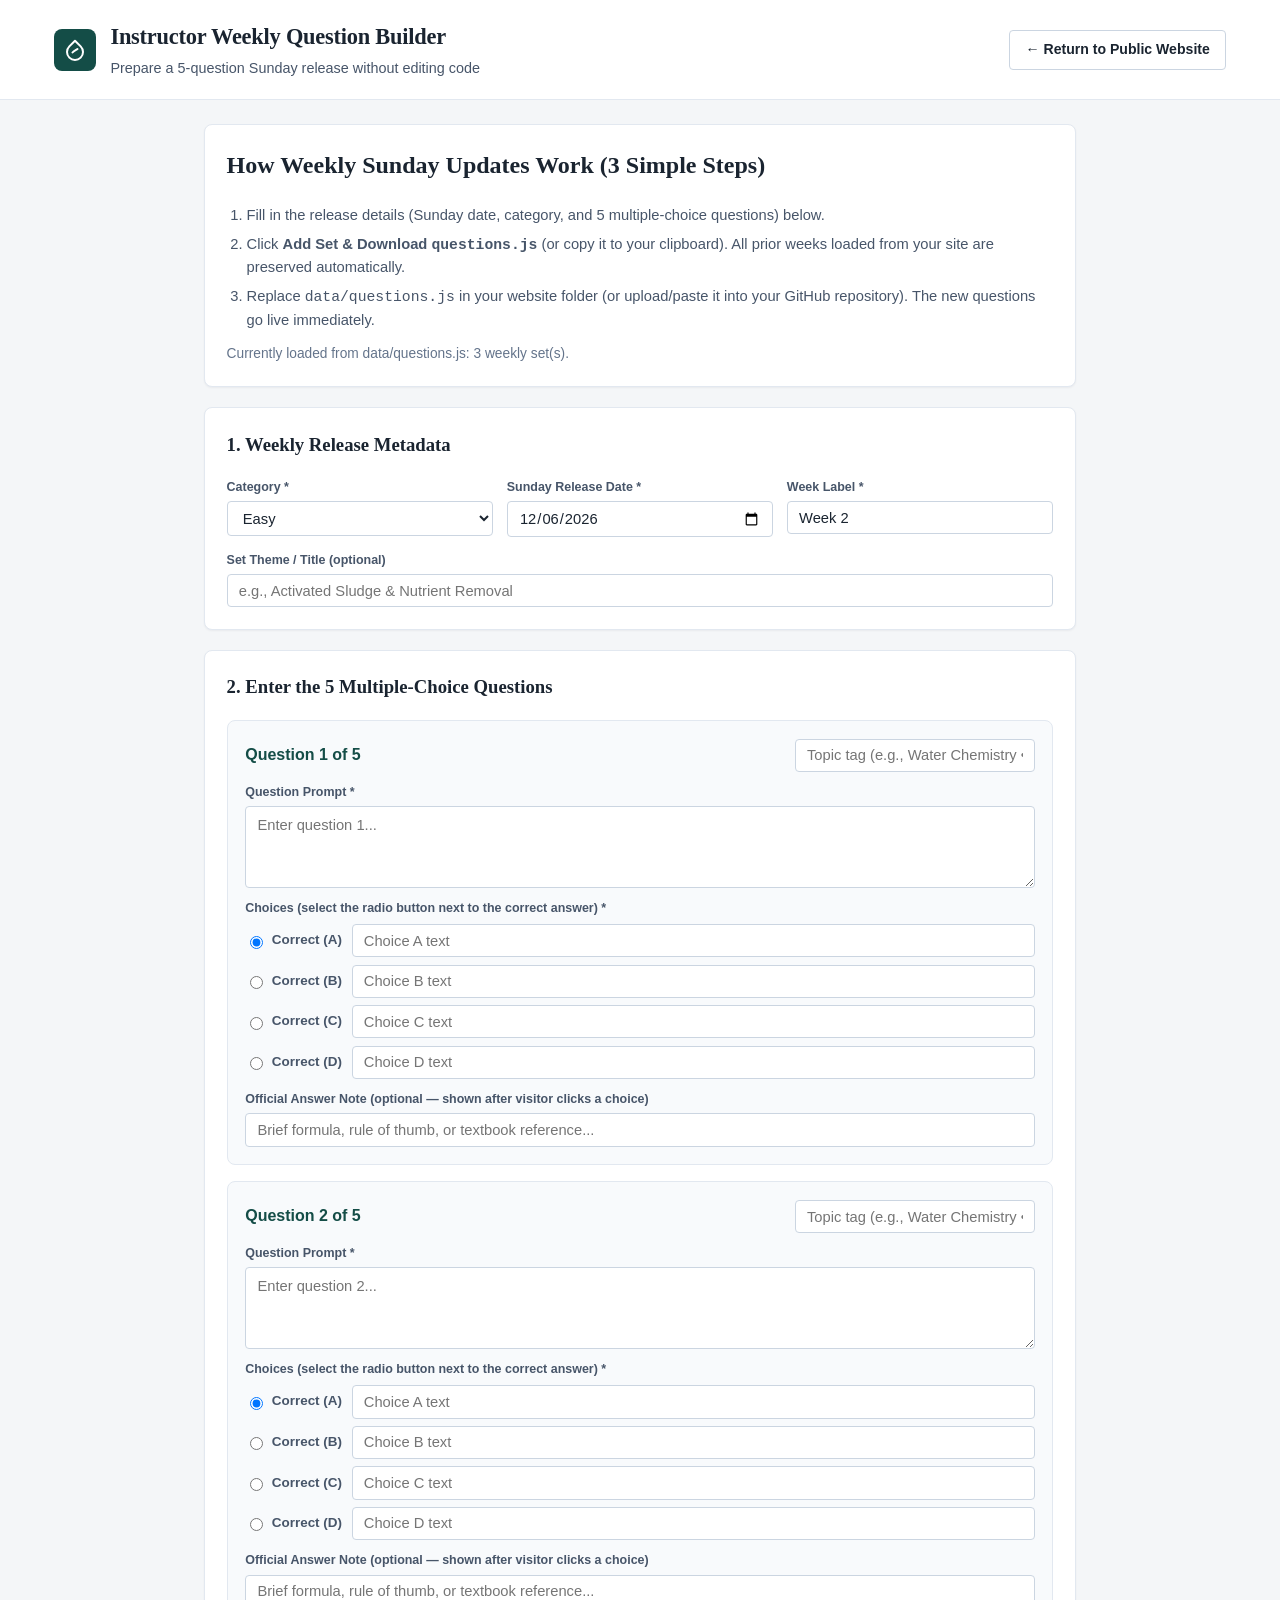
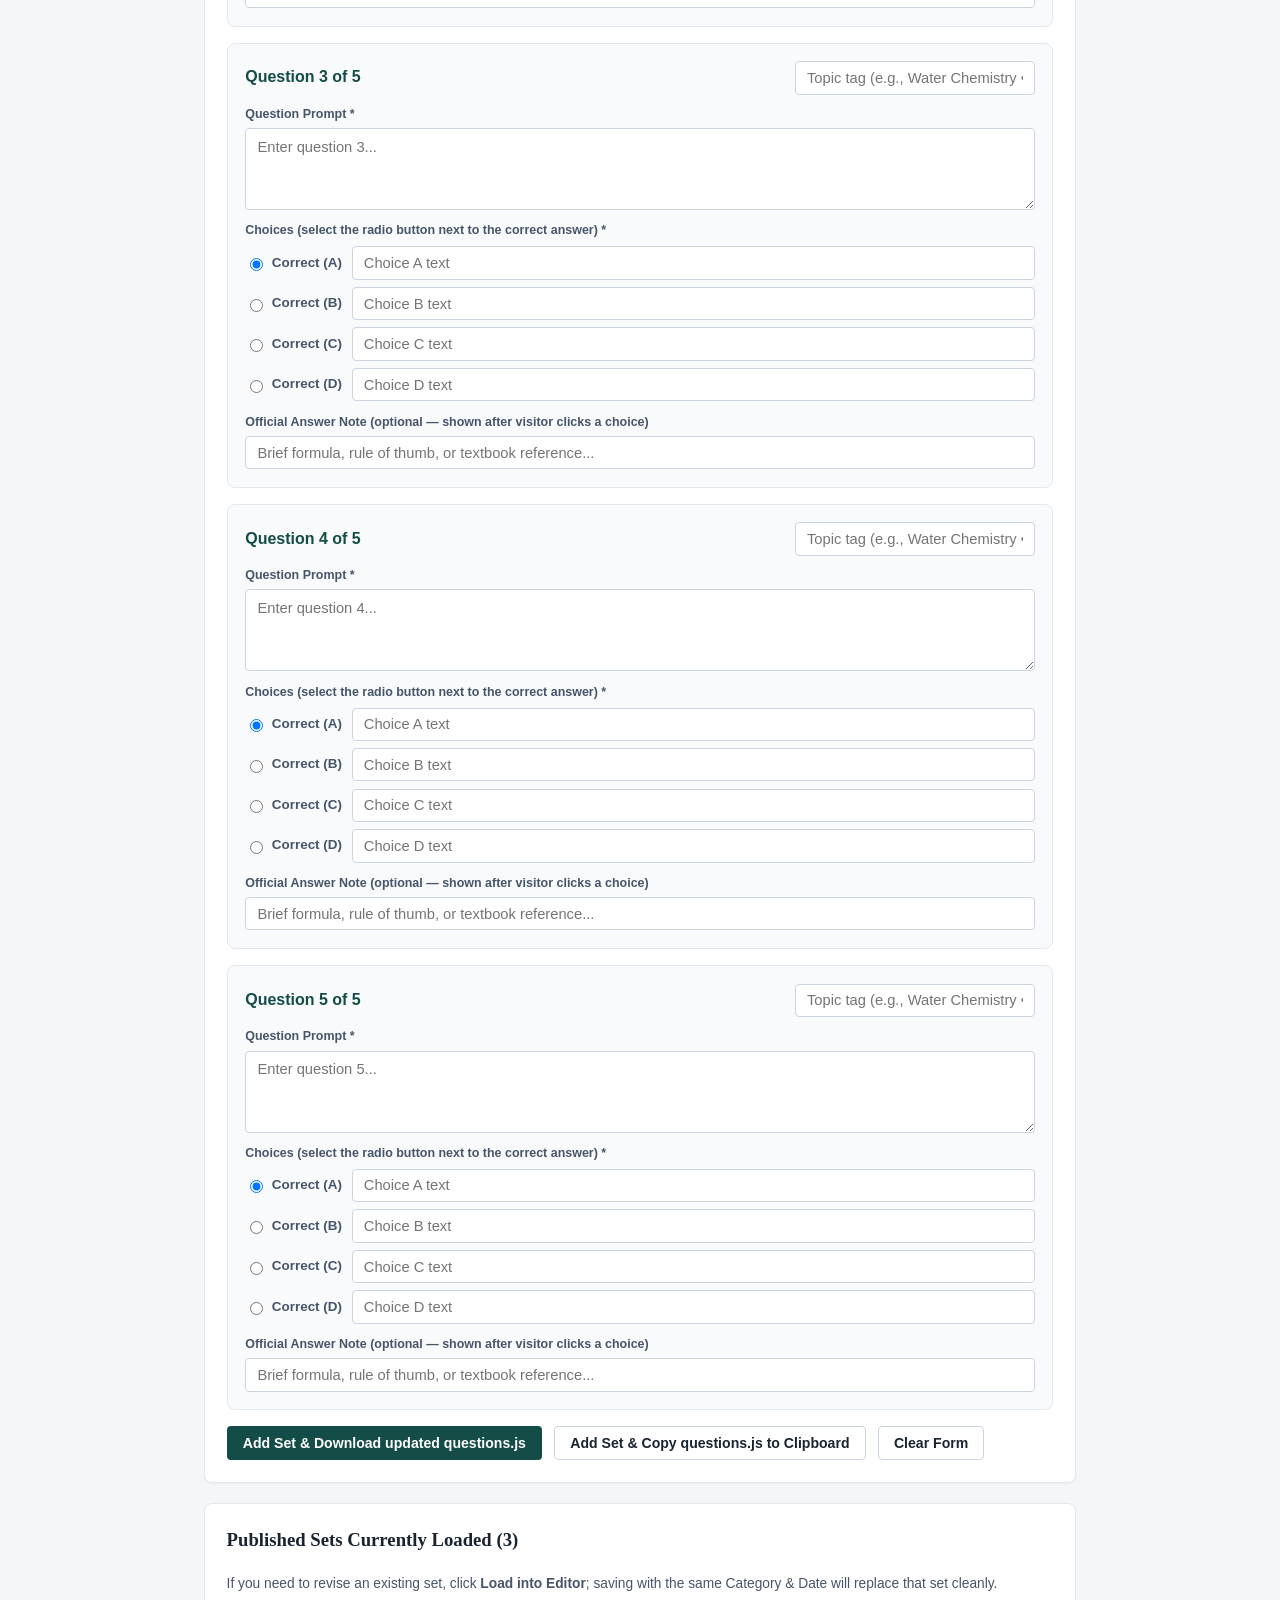
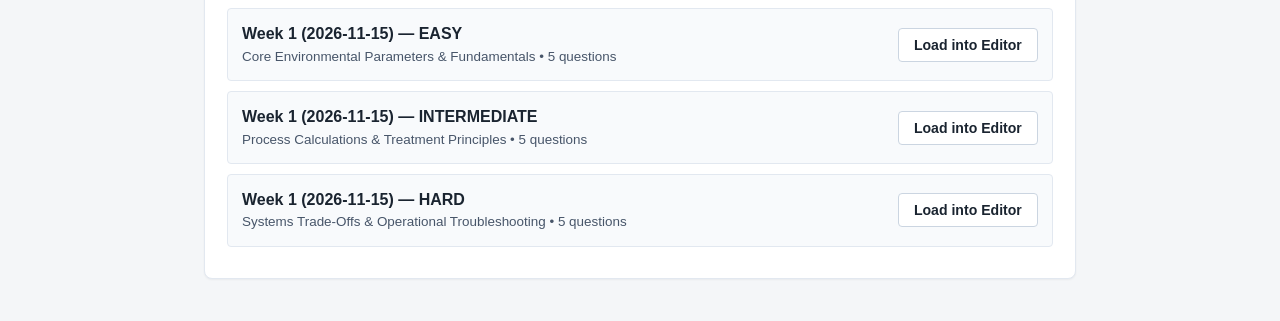
==== author.html @ cb270f10 "Add files via upload" ====
<!DOCTYPE html>
<html lang="en">
<head>
  <meta charset="UTF-8" />
  <meta name="viewport" content="width=device-width, initial-scale=1.0" />
  <title>Instructor Upload Tool — Environmental Engineering Weekly Review</title>
  <link rel="stylesheet" href="styles.css" />
</head>
<body>
  <header class="site-header">
    <div class="header-inner">
      <div class="brand-group">
        <div class="brand-mark" aria-hidden="true">
          <svg width="24" height="24" viewBox="0 0 24 24" fill="none" stroke="currentColor" stroke-width="2" stroke-linecap="round" stroke-linejoin="round">
            <path d="M12 2.69l5.66 5.66a8 8 0 1 1-11.31 0z"></path>
            <path d="M9.5 14.5c1.5-2 3.5-2.5 5-3.5"></path>
          </svg>
        </div>
        <div>
          <h1 class="site-title">Instructor Weekly Question Builder</h1>
          <p class="site-subtitle">Prepare a 5-question Sunday release without editing code</p>
        </div>
      </div>
      <div>
        <a href="index.html" class="btn btn-secondary">&larr; Return to Public Website</a>
      </div>
    </div>
  </header>

  <main class="author-container">
    <section class="card-box">
      <h2>How Weekly Sunday Updates Work (3 Simple Steps)</h2>
      <ol class="steps-list">
        <li>Fill in the release details (Sunday date, category, and 5 multiple-choice questions) below.</li>
        <li>Click <strong>Add Set &amp; Download <code>questions.js</code></strong> (or copy it to your clipboard). All prior weeks loaded from your site are preserved automatically.</li>
        <li>Replace <code>data/questions.js</code> in your website folder (or upload/paste it into your GitHub repository). The new questions go live immediately.</li>
      </ol>
      <p style="margin: 0.75rem 0 0; font-size: 0.86rem; color: var(--text-muted);" id="loaded-sets-summary"></p>
    </section>

    <form id="author-form">
      <section class="card-box">
        <h3>1. Weekly Release Metadata</h3>
        <div class="author-grid-3">
          <div class="form-field">
            <label for="meta-category">Category *</label>
            <select id="meta-category" class="form-select" required>
              <option value="easy">Easy</option>
              <option value="intermediate">Intermediate</option>
              <option value="hard">Hard / Thought-Provoking</option>
            </select>
          </div>
          <div class="form-field">
            <label for="meta-week-date">Sunday Release Date *</label>
            <input type="date" id="meta-week-date" class="form-input" required />
          </div>
          <div class="form-field">
            <label for="meta-week-label">Week Label *</label>
            <input type="text" id="meta-week-label" class="form-input" placeholder="e.g., Week 2" required />
          </div>
        </div>
        <div class="form-field" style="margin-top: 0.85rem;">
          <label for="meta-title">Set Theme / Title (optional)</label>
          <input type="text" id="meta-title" class="form-input" placeholder="e.g., Activated Sludge &amp; Nutrient Removal" />
        </div>
      </section>

      <section class="card-box">
        <h3>2. Enter the 5 Multiple-Choice Questions</h3>
        <div id="author-questions-list">
          <!-- 5 question editor blocks generated by author.js -->
        </div>

        <div style="display: flex; flex-wrap: wrap; gap: 0.75rem; margin-top: 1rem;">
          <button type="submit" class="btn btn-primary">
            Add Set &amp; Download updated questions.js
          </button>
          <button type="button" class="btn btn-secondary" id="copy-js-btn">
            Add Set &amp; Copy questions.js to Clipboard
          </button>
          <button type="button" class="btn btn-secondary" id="clear-form-btn">
            Clear Form
          </button>
        </div>

        <div id="author-feedback"></div>
      </section>
    </form>

    <section class="card-box">
      <h3>Published Sets Currently Loaded (<span id="published-count">0</span>)</h3>
      <p style="font-size: 0.86rem; color: var(--text-secondary); margin-top: 0;">
        If you need to revise an existing set, click <strong>Load into Editor</strong>; saving with the same Category &amp; Date will replace that set cleanly.
      </p>
      <div id="published-sets-list"></div>
    </section>
  </main>

  <script src="data/questions.js"></script>
  <script src="author.js"></script>
</body>
</html>
---- styles.css ----
:root {
  --bg-page: #f4f6f8;
  --bg-surface: #ffffff;
  --bg-subtle: #f8fafc;
  --bg-accent-soft: #ecf5f3;

  --text-primary: #1a2430;
  --text-secondary: #475569;
  --text-muted: #64748b;

  --brand-primary: #144d47;
  --brand-primary-hover: #0f3b36;
  --brand-border: #b7d3ce;

  --border-light: #e2e8f0;
  --border-medium: #cbd5e1;

  --correct-bg: #ecfdf5;
  --correct-border: #059669;
  --correct-text: #065f46;

  --incorrect-bg: #fef2f2;
  --incorrect-border: #dc2626;
  --incorrect-text: #991b1b;

  --warn-bg: #fffbeb;
  --warn-border: #d97706;
  --warn-text: #92400e;

  --radius-sm: 4px;
  --radius-md: 8px;
  --shadow-sm: 0 1px 2px rgba(15, 23, 42, 0.05);
  --shadow-md: 0 2px 8px rgba(15, 23, 42, 0.06);
}

*,
*::before,
*::after {
  box-sizing: border-box;
}

html {
  font-size: 16px;
  -webkit-font-smoothing: antialiased;
}

body {
  margin: 0;
  font-family: -apple-system, BlinkMacSystemFont, "Segoe UI", Roboto, "Helvetica Neue", Arial, sans-serif;
  color: var(--text-primary);
  background-color: var(--bg-page);
  line-height: 1.55;
}

a {
  color: var(--brand-primary);
  text-decoration: none;
}

a:hover {
  text-decoration: underline;
}

/* Header */
.site-header {
  background-color: var(--bg-surface);
  border-bottom: 1px solid var(--border-light);
}

.header-inner {
  max-width: 1220px;
  margin: 0 auto;
  padding: 1.25rem 1.5rem;
  display: flex;
  flex-wrap: wrap;
  align-items: center;
  justify-content: space-between;
  gap: 1rem;
}

.brand-group {
  display: flex;
  align-items: center;
  gap: 0.9rem;
}

.brand-mark {
  width: 42px;
  height: 42px;
  border-radius: var(--radius-md);
  background-color: var(--brand-primary);
  color: #ffffff;
  display: flex;
  align-items: center;
  justify-content: center;
  flex-shrink: 0;
}

.site-title {
  margin: 0;
  font-family: Georgia, "Times New Roman", serif;
  font-size: 1.4rem;
  font-weight: 700;
  color: var(--text-primary);
  letter-spacing: -0.01em;
}

.site-subtitle {
  margin: 0.15rem 0 0;
  font-size: 0.9rem;
  color: var(--text-secondary);
}

.schedule-pill {
  display: inline-flex;
  align-items: center;
  gap: 0.45rem;
  padding: 0.4rem 0.85rem;
  background-color: var(--bg-accent-soft);
  border: 1px solid var(--brand-border);
  border-radius: 999px;
  font-size: 0.82rem;
  font-weight: 600;
  color: var(--brand-primary);
}

/* Category Navigation Bar */
.category-bar {
  background-color: var(--bg-surface);
  border-bottom: 1px solid var(--border-light);
}

.category-bar-inner {
  max-width: 1220px;
  margin: 0 auto;
  padding: 0 1.5rem;
  display: flex;
  flex-wrap: wrap;
  align-items: center;
  justify-content: space-between;
  gap: 0.75rem;
}

.category-tabs {
  display: flex;
  gap: 0.25rem;
  overflow-x: auto;
}

.category-tab {
  appearance: none;
  background: none;
  border: none;
  border-bottom: 3px solid transparent;
  padding: 0.85rem 1.15rem;
  font-family: inherit;
  font-size: 0.95rem;
  font-weight: 600;
  color: var(--text-secondary);
  cursor: pointer;
  white-space: nowrap;
  transition: color 0.15s ease, border-color 0.15s ease;
}

.category-tab:hover {
  color: var(--brand-primary);
}

.category-tab.active {
  color: var(--brand-primary);
  border-bottom-color: var(--brand-primary);
}

.week-selector-wrap {
  display: flex;
  align-items: center;
  gap: 0.5rem;
  padding: 0.5rem 0;
}

.week-selector-wrap label {
  font-size: 0.85rem;
  font-weight: 600;
  color: var(--text-secondary);
}

.form-select,
.form-input,
.form-textarea {
  font-family: inherit;
  font-size: 0.92rem;
  color: var(--text-primary);
  background-color: var(--bg-surface);
  border: 1px solid var(--border-medium);
  border-radius: var(--radius-sm);
  padding: 0.48rem 0.7rem;
  transition: border-color 0.15s ease, box-shadow 0.15s ease;
}

.form-select:focus,
.form-input:focus,
.form-textarea:focus {
  outline: none;
  border-color: var(--brand-primary);
  box-shadow: 0 0 0 2px rgba(20, 77, 71, 0.12);
}

/* Main Layout */
.page-container {
  max-width: 1220px;
  margin: 0 auto;
  padding: 1.5rem;
}

.category-intro {
  background-color: var(--bg-surface);
  border: 1px solid var(--border-light);
  border-left: 4px solid var(--brand-primary);
  border-radius: var(--radius-sm);
  padding: 0.9rem 1.15rem;
  margin-bottom: 1.25rem;
  display: flex;
  flex-wrap: wrap;
  align-items: center;
  justify-content: space-between;
  gap: 0.75rem;
  box-shadow: var(--shadow-sm);
}

.category-intro-title {
  margin: 0;
  font-size: 1.05rem;
  font-weight: 700;
  color: var(--text-primary);
}

.category-intro-desc {
  margin: 0.2rem 0 0;
  font-size: 0.88rem;
  color: var(--text-secondary);
}

.workspace-grid {
  display: grid;
  grid-template-columns: minmax(0, 1.45fr) minmax(320px, 1fr);
  gap: 1.5rem;
  align-items: start;
}

/* Quiz Panel */
.quiz-status-bar {
  background-color: var(--bg-surface);
  border: 1px solid var(--border-light);
  border-radius: var(--radius-md);
  padding: 0.85rem 1.15rem;
  margin-bottom: 1rem;
  display: flex;
  flex-wrap: wrap;
  align-items: center;
  justify-content: space-between;
  gap: 0.75rem;
  box-shadow: var(--shadow-sm);
}

.quiz-metrics {
  display: flex;
  flex-wrap: wrap;
  gap: 1.25rem;
  font-size: 0.9rem;
}

.metric-item strong {
  color: var(--brand-primary);
}

.btn {
  appearance: none;
  display: inline-flex;
  align-items: center;
  justify-content: center;
  gap: 0.4rem;
  font-family: inherit;
  font-size: 0.88rem;
  font-weight: 600;
  padding: 0.5rem 0.95rem;
  border-radius: var(--radius-sm);
  border: 1px solid transparent;
  cursor: pointer;
  transition: background-color 0.15s ease, border-color 0.15s ease, color 0.15s ease;
}

.btn:disabled {
  opacity: 0.55;
  cursor: not-allowed;
}

.btn-primary {
  background-color: var(--brand-primary);
  color: #ffffff;
}

.btn-primary:hover:not(:disabled) {
  background-color: var(--brand-primary-hover);
}

.btn-secondary {
  background-color: var(--bg-surface);
  border-color: var(--border-medium);
  color: var(--text-primary);
}

.btn-secondary:hover:not(:disabled) {
  background-color: var(--bg-subtle);
  border-color: var(--text-muted);
}

.btn-link-subtle {
  background: none;
  border: none;
  padding: 0.2rem 0.4rem;
  color: var(--brand-primary);
  font-size: 0.84rem;
  font-weight: 600;
  cursor: pointer;
}

.btn-link-subtle:hover {
  text-decoration: underline;
}

/* Question Card */
.question-card {
  background-color: var(--bg-surface);
  border: 1px solid var(--border-light);
  border-radius: var(--radius-md);
  padding: 1.35rem;
  margin-bottom: 1rem;
  box-shadow: var(--shadow-sm);
}

.question-card.forum-focused {
  border-color: var(--brand-primary);
  box-shadow: 0 0 0 2px rgba(20, 77, 71, 0.1);
}

.question-header {
  display: flex;
  flex-wrap: wrap;
  align-items: center;
  justify-content: space-between;
  gap: 0.5rem;
  margin-bottom: 0.75rem;
}

.question-meta {
  display: flex;
  flex-wrap: wrap;
  align-items: center;
  gap: 0.5rem;
}

.question-number {
  font-size: 0.82rem;
  font-weight: 700;
  text-transform: uppercase;
  letter-spacing: 0.04em;
  color: var(--brand-primary);
  background-color: var(--bg-accent-soft);
  padding: 0.22rem 0.6rem;
  border-radius: var(--radius-sm);
}

.question-topic {
  font-size: 0.84rem;
  color: var(--text-muted);
  font-weight: 500;
}

.question-prompt {
  margin: 0 0 1rem;
  font-size: 1rem;
  line-height: 1.6;
  color: var(--text-primary);
  font-weight: 500;
}

.choices-list {
  display: flex;
  flex-direction: column;
  gap: 0.55rem;
}

.choice-btn {
  appearance: none;
  width: 100%;
  text-align: left;
  background-color: var(--bg-surface);
  border: 1px solid var(--border-medium);
  border-radius: var(--radius-sm);
  padding: 0.72rem 0.9rem;
  display: flex;
  align-items: flex-start;
  gap: 0.75rem;
  font-family: inherit;
  font-size: 0.94rem;
  line-height: 1.48;
  color: var(--text-primary);
  cursor: pointer;
  transition: background-color 0.12s ease, border-color 0.12s ease;
}

.choice-btn:hover:not(:disabled) {
  background-color: var(--bg-subtle);
  border-color: var(--brand-primary);
}

.choice-btn:disabled {
  cursor: default;
}

.choice-letter {
  flex-shrink: 0;
  width: 24px;
  height: 24px;
  border-radius: 50%;
  border: 1px solid var(--border-medium);
  background-color: var(--bg-subtle);
  display: inline-flex;
  align-items: center;
  justify-content: center;
  font-size: 0.8rem;
  font-weight: 700;
  color: var(--text-secondary);
  margin-top: 0.05rem;
}

.choice-text {
  flex: 1;
}

.choice-badge {
  font-size: 0.76rem;
  font-weight: 700;
  padding: 0.15rem 0.45rem;
  border-radius: var(--radius-sm);
  white-space: nowrap;
  align-self: center;
}

/* Answered States */
.choice-btn.is-correct {
  background-color: var(--correct-bg);
  border-color: var(--correct-border);
  color: var(--correct-text);
}

.choice-btn.is-correct .choice-letter {
  background-color: var(--correct-border);
  border-color: var(--correct-border);
  color: #ffffff;
}

.choice-btn.is-correct .choice-badge {
  background-color: #d1fae5;
  color: var(--correct-text);
}

.choice-btn.is-incorrect {
  background-color: var(--incorrect-bg);
  border-color: var(--incorrect-border);
  color: var(--incorrect-text);
}

.choice-btn.is-incorrect .choice-letter {
  background-color: var(--incorrect-border);
  border-color: var(--incorrect-border);
  color: #ffffff;
}

.choice-btn.is-incorrect .choice-badge {
  background-color: #fee2e2;
  color: var(--incorrect-text);
}

.choice-btn.is-dimmed {
  opacity: 0.72;
}

/* Answer Reveal Box */
.answer-feedback {
  margin-top: 0.9rem;
  padding: 0.85rem 1rem;
  border-radius: var(--radius-sm);
  background-color: var(--bg-subtle);
  border: 1px solid var(--border-light);
  border-left: 3px solid var(--brand-primary);
  font-size: 0.9rem;
}

.answer-feedback.correct-feedback {
  border-left-color: var(--correct-border);
}

.answer-feedback.incorrect-feedback {
  border-left-color: var(--incorrect-border);
}

.answer-feedback-header {
  display: flex;
  flex-wrap: wrap;
  justify-content: space-between;
  align-items: center;
  gap: 0.5rem;
  font-weight: 700;
  margin-bottom: 0.35rem;
}

.answer-note {
  margin: 0.25rem 0 0.45rem;
  color: var(--text-secondary);
}

.quiz-summary-card {
  background-color: var(--bg-surface);
  border: 1px solid var(--brand-border);
  border-radius: var(--radius-md);
  padding: 1.25rem;
  margin-top: 1rem;
  box-shadow: var(--shadow-sm);
}

.quiz-summary-card h3 {
  margin: 0 0 0.35rem;
  font-family: Georgia, "Times New Roman", serif;
  font-size: 1.15rem;
}

.quiz-summary-card p {
  margin: 0;
  color: var(--text-secondary);
  font-size: 0.93rem;
}

/* Side Forum Panel */
.forum-panel {
  background-color: var(--bg-surface);
  border: 1px solid var(--border-light);
  border-radius: var(--radius-md);
  box-shadow: var(--shadow-md);
  position: sticky;
  top: 1rem;
  overflow: hidden;
}

.forum-header {
  padding: 1rem 1.2rem;
  border-bottom: 1px solid var(--border-light);
  background-color: var(--bg-subtle);
}

.forum-title-row {
  display: flex;
  align-items: center;
  justify-content: space-between;
  gap: 0.5rem;
}

.forum-title {
  margin: 0;
  font-family: Georgia, "Times New Roman", serif;
  font-size: 1.1rem;
  color: var(--text-primary);
}

.forum-mode-badge {
  font-size: 0.74rem;
  font-weight: 600;
  padding: 0.18rem 0.55rem;
  border-radius: 999px;
  border: 1px solid var(--border-medium);
  background-color: var(--bg-surface);
  color: var(--text-secondary);
}

.forum-mode-badge.live {
  background-color: var(--correct-bg);
  border-color: var(--correct-border);
  color: var(--correct-text);
}

.forum-subtitle {
  margin: 0.25rem 0 0;
  font-size: 0.83rem;
  color: var(--text-secondary);
}

.forum-filter-bar {
  display: flex;
  flex-wrap: wrap;
  gap: 0.35rem;
  padding: 0.75rem 1.2rem;
  border-bottom: 1px solid var(--border-light);
  background-color: var(--bg-surface);
}

.filter-chip {
  appearance: none;
  background-color: var(--bg-subtle);
  border: 1px solid var(--border-light);
  border-radius: 999px;
  padding: 0.28rem 0.65rem;
  font-family: inherit;
  font-size: 0.8rem;
  font-weight: 600;
  color: var(--text-secondary);
  cursor: pointer;
}

.filter-chip:hover {
  border-color: var(--brand-primary);
  color: var(--brand-primary);
}

.filter-chip.active {
  background-color: var(--brand-primary);
  border-color: var(--brand-primary);
  color: #ffffff;
}

.forum-body {
  padding: 1rem 1.2rem;
}

.forum-notice {
  background-color: var(--warn-bg);
  border: 1px solid #fde68a;
  color: var(--warn-text);
  font-size: 0.8rem;
  padding: 0.55rem 0.75rem;
  border-radius: var(--radius-sm);
  margin-bottom: 0.9rem;
}

.forum-form {
  display: flex;
  flex-direction: column;
  gap: 0.65rem;
  padding-bottom: 1rem;
  margin-bottom: 1rem;
  border-bottom: 1px solid var(--border-light);
}

.forum-form-row {
  display: grid;
  grid-template-columns: 1fr 1fr;
  gap: 0.55rem;
}

.form-field {
  display: flex;
  flex-direction: column;
  gap: 0.25rem;
}

.form-field label {
  font-size: 0.78rem;
  font-weight: 600;
  color: var(--text-secondary);
}

.form-textarea {
  resize: vertical;
  min-height: 82px;
  line-height: 1.45;
}

.forum-form-actions {
  display: flex;
  align-items: center;
  justify-content: space-between;
  gap: 0.5rem;
}

.form-status-msg {
  font-size: 0.8rem;
  color: var(--text-secondary);
}

.forum-posts-list {
  display: flex;
  flex-direction: column;
  gap: 0.75rem;
  max-height: 520px;
  overflow-y: auto;
  padding-right: 0.2rem;
}

.forum-post {
  border: 1px solid var(--border-light);
  border-radius: var(--radius-sm);
  padding: 0.8rem 0.9rem;
  background-color: var(--bg-subtle);
}

.forum-post-header {
  display: flex;
  flex-wrap: wrap;
  align-items: center;
  justify-content: space-between;
  gap: 0.35rem;
  margin-bottom: 0.4rem;
}

.forum-post-author {
  font-weight: 700;
  font-size: 0.88rem;
  color: var(--text-primary);
}

.forum-post-role {
  font-size: 0.75rem;
  color: var(--text-muted);
  margin-left: 0.35rem;
  font-weight: 500;
}

.forum-post-qbadge {
  font-size: 0.74rem;
  font-weight: 700;
  color: var(--brand-primary);
  background-color: var(--bg-accent-soft);
  padding: 0.12rem 0.45rem;
  border-radius: var(--radius-sm);
}

.forum-post-text {
  margin: 0 0 0.55rem;
  font-size: 0.89rem;
  color: var(--text-primary);
  white-space: pre-wrap;
  word-break: break-word;
  line-height: 1.5;
}

.forum-post-footer {
  display: flex;
  align-items: center;
  justify-content: space-between;
  font-size: 0.76rem;
  color: var(--text-muted);
}

.helpful-btn {
  appearance: none;
  background-color: var(--bg-surface);
  border: 1px solid var(--border-medium);
  border-radius: var(--radius-sm);
  padding: 0.2rem 0.55rem;
  font-family: inherit;
  font-size: 0.76rem;
  font-weight: 600;
  color: var(--text-secondary);
  cursor: pointer;
}

.helpful-btn:hover:not(:disabled) {
  border-color: var(--brand-primary);
  color: var(--brand-primary);
}

.helpful-btn.voted {
  background-color: var(--bg-accent-soft);
  border-color: var(--brand-primary);
  color: var(--brand-primary);
}

.empty-state {
  text-align: center;
  padding: 1.5rem 1rem;
  color: var(--text-muted);
  font-size: 0.9rem;
  border: 1px dashed var(--border-medium);
  border-radius: var(--radius-sm);
}

/* Footer */
.site-footer {
  max-width: 1220px;
  margin: 1rem auto 2rem;
  padding: 1rem 1.5rem 0;
  border-top: 1px solid var(--border-light);
  display: flex;
  flex-wrap: wrap;
  align-items: center;
  justify-content: space-between;
  gap: 0.75rem;
  font-size: 0.84rem;
  color: var(--text-muted);
}

.footer-links {
  display: flex;
  gap: 1rem;
  align-items: center;
}

/* Author / Upload Tool Specific Styles */
.author-container {
  max-width: 920px;
  margin: 0 auto;
  padding: 1.5rem;
}

.card-box {
  background-color: var(--bg-surface);
  border: 1px solid var(--border-light);
  border-radius: var(--radius-md);
  padding: 1.35rem;
  margin-bottom: 1.25rem;
  box-shadow: var(--shadow-sm);
}

.card-box h2,
.card-box h3 {
  margin-top: 0;
  font-family: Georgia, "Times New Roman", serif;
}

.author-grid-3 {
  display: grid;
  grid-template-columns: repeat(3, 1fr);
  gap: 0.85rem;
}

.author-q-block {
  border: 1px solid var(--border-light);
  border-radius: var(--radius-md);
  padding: 1.1rem;
  margin-bottom: 1rem;
  background-color: var(--bg-subtle);
}

.author-choice-row {
  display: grid;
  grid-template-columns: auto 1fr;
  align-items: center;
  gap: 0.6rem;
  margin-bottom: 0.45rem;
}

.radio-label {
  display: inline-flex;
  align-items: center;
  gap: 0.35rem;
  font-size: 0.84rem;
  font-weight: 600;
  color: var(--text-secondary);
  cursor: pointer;
  min-width: 90px;
}

.steps-list {
  margin: 0.5rem 0 0;
  padding-left: 1.25rem;
  color: var(--text-secondary);
  font-size: 0.92rem;
}

.steps-list li {
  margin-bottom: 0.35rem;
}

.alert-box {
  padding: 0.75rem 1rem;
  border-radius: var(--radius-sm);
  font-size: 0.88rem;
  margin-top: 0.75rem;
}

.alert-success {
  background-color: var(--correct-bg);
  border: 1px solid var(--correct-border);
  color: var(--correct-text);
}

.alert-error {
  background-color: var(--incorrect-bg);
  border: 1px solid var(--incorrect-border);
  color: var(--incorrect-text);
}

/* Responsive */
@media (max-width: 960px) {
  .workspace-grid {
    grid-template-columns: 1fr;
  }

  .forum-panel {
    position: static;
  }
}

@media (max-width: 640px) {
  .header-inner,
  .category-bar-inner,
  .page-container,
  .author-container {
    padding-left: 1rem;
    padding-right: 1rem;
  }

  .forum-form-row,
  .author-grid-3 {
    grid-template-columns: 1fr;
  }
}
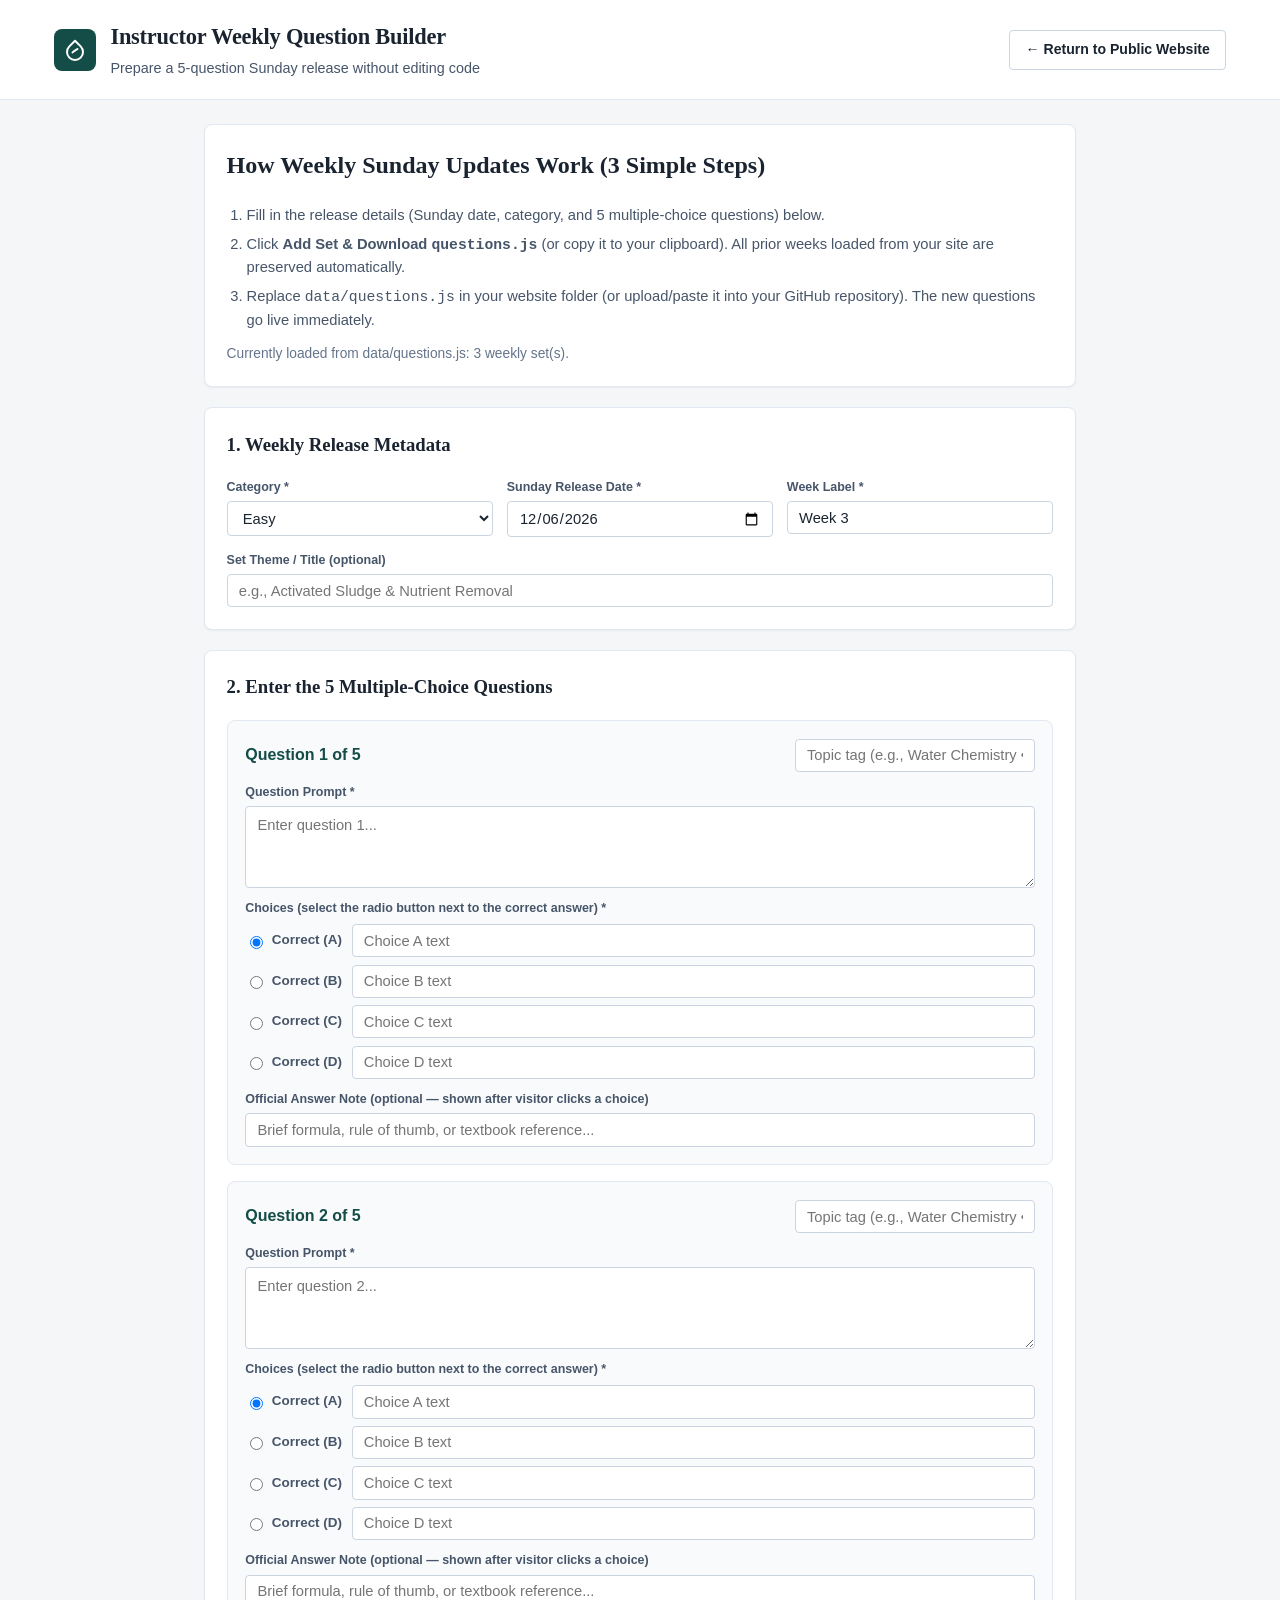
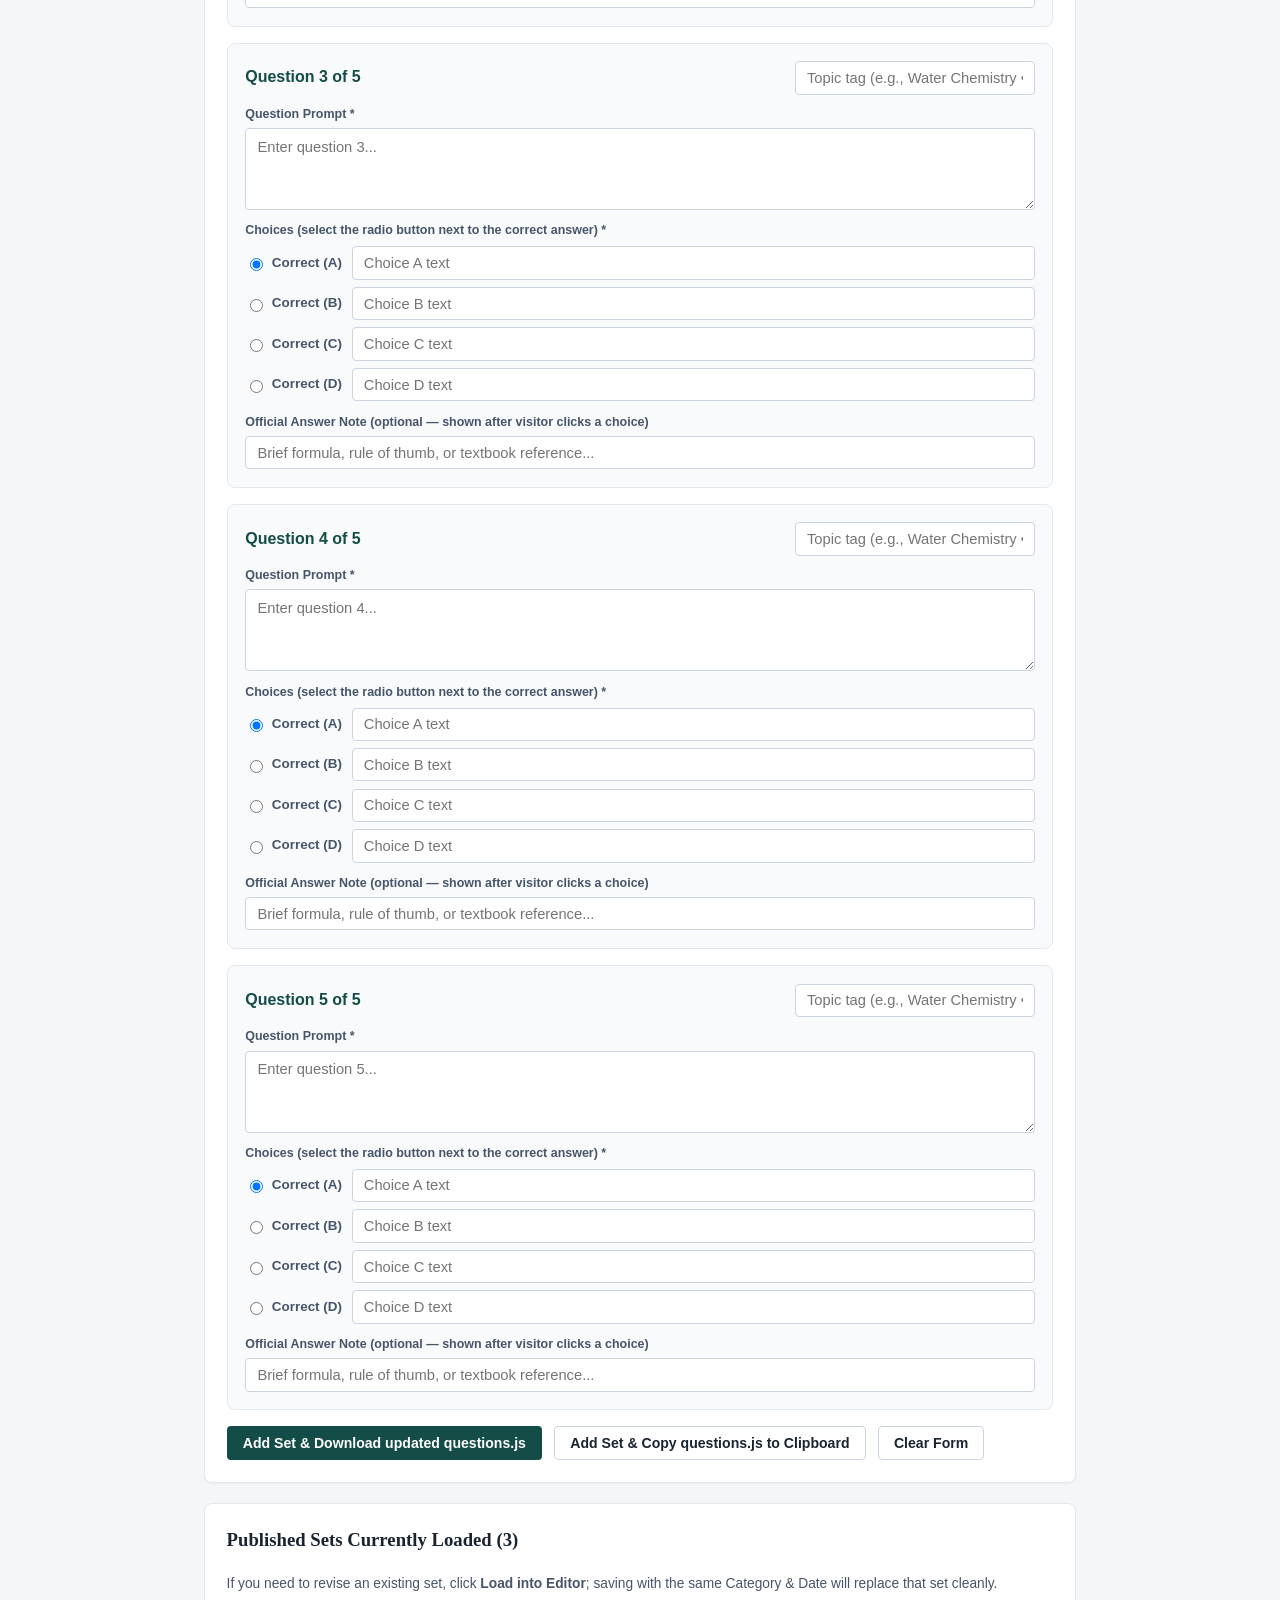
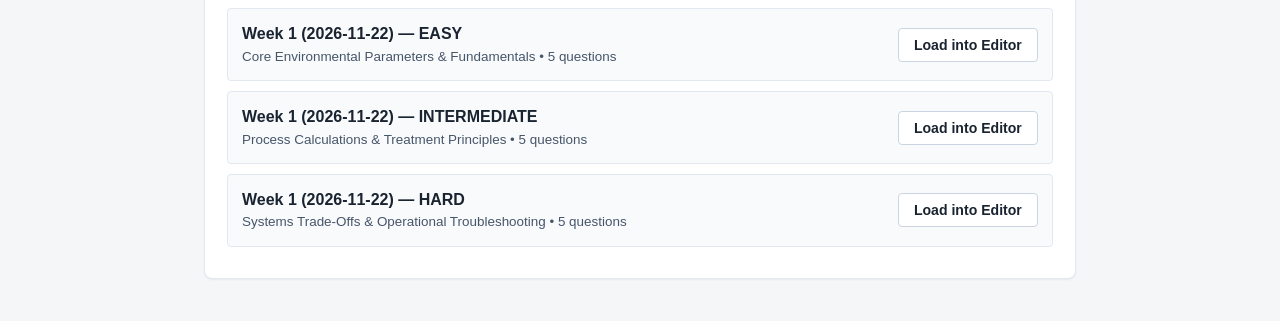
==== commit 730b91d8: "Add files via upload" ====
--- a/author.html
+++ b/author.html
@@ -4,7 +4,7 @@
   <meta charset="UTF-8" />
   <meta name="viewport" content="width=device-width, initial-scale=1.0" />
   <title>Instructor Upload Tool — Environmental Engineering Weekly Review</title>
-  <link rel="stylesheet" href="styles.css" />
+  <link rel="stylesheet" href="author.css" />
 </head>
 <body>
   <header class="site-header">
@@ -96,7 +96,8 @@
     </section>
   </main>
 
-  <script src="data/questions.js"></script>
-  <script src="author.js"></script>
+  <script src="config.js?v=5"></script>
+  <script src="data/questions.js?v=5"></script>
+  <script src="author.js?v=5"></script>
 </body>
 </html>
--- a/author.css
+++ b/author.css
@@ -0,0 +1,916 @@
+:root {
+  --bg-page: #f4f6f8;
+  --bg-surface: #ffffff;
+  --bg-subtle: #f8fafc;
+  --bg-accent-soft: #ecf5f3;
+
+  --text-primary: #1a2430;
+  --text-secondary: #475569;
+  --text-muted: #64748b;
+
+  --brand-primary: #144d47;
+  --brand-primary-hover: #0f3b36;
+  --brand-border: #b7d3ce;
+
+  --border-light: #e2e8f0;
+  --border-medium: #cbd5e1;
+
+  --correct-bg: #ecfdf5;
+  --correct-border: #059669;
+  --correct-text: #065f46;
+
+  --incorrect-bg: #fef2f2;
+  --incorrect-border: #dc2626;
+  --incorrect-text: #991b1b;
+
+  --warn-bg: #fffbeb;
+  --warn-border: #d97706;
+  --warn-text: #92400e;
+
+  --radius-sm: 4px;
+  --radius-md: 8px;
+  --shadow-sm: 0 1px 2px rgba(15, 23, 42, 0.05);
+  --shadow-md: 0 2px 8px rgba(15, 23, 42, 0.06);
+}
+
+*,
+*::before,
+*::after {
+  box-sizing: border-box;
+}
+
+html {
+  font-size: 16px;
+  -webkit-font-smoothing: antialiased;
+}
+
+body {
+  margin: 0;
+  font-family: -apple-system, BlinkMacSystemFont, "Segoe UI", Roboto, "Helvetica Neue", Arial, sans-serif;
+  color: var(--text-primary);
+  background-color: var(--bg-page);
+  line-height: 1.55;
+}
+
+a {
+  color: var(--brand-primary);
+  text-decoration: none;
+}
+
+a:hover {
+  text-decoration: underline;
+}
+
+/* Header */
+.site-header {
+  background-color: var(--bg-surface);
+  border-bottom: 1px solid var(--border-light);
+}
+
+.header-inner {
+  max-width: 1220px;
+  margin: 0 auto;
+  padding: 1.25rem 1.5rem;
+  display: flex;
+  flex-wrap: wrap;
+  align-items: center;
+  justify-content: space-between;
+  gap: 1rem;
+}
+
+.brand-group {
+  display: flex;
+  align-items: center;
+  gap: 0.9rem;
+}
+
+.brand-mark {
+  width: 42px;
+  height: 42px;
+  border-radius: var(--radius-md);
+  background-color: var(--brand-primary);
+  color: #ffffff;
+  display: flex;
+  align-items: center;
+  justify-content: center;
+  flex-shrink: 0;
+}
+
+.site-title {
+  margin: 0;
+  font-family: Georgia, "Times New Roman", serif;
+  font-size: 1.4rem;
+  font-weight: 700;
+  color: var(--text-primary);
+  letter-spacing: -0.01em;
+}
+
+.site-subtitle {
+  margin: 0.15rem 0 0;
+  font-size: 0.9rem;
+  color: var(--text-secondary);
+}
+
+.schedule-pill {
+  display: inline-flex;
+  align-items: center;
+  gap: 0.45rem;
+  padding: 0.4rem 0.85rem;
+  background-color: var(--bg-accent-soft);
+  border: 1px solid var(--brand-border);
+  border-radius: 999px;
+  font-size: 0.82rem;
+  font-weight: 600;
+  color: var(--brand-primary);
+}
+
+/* Category Navigation Bar */
+.category-bar {
+  background-color: var(--bg-surface);
+  border-bottom: 1px solid var(--border-light);
+}
+
+.category-bar-inner {
+  max-width: 1220px;
+  margin: 0 auto;
+  padding: 0 1.5rem;
+  display: flex;
+  flex-wrap: wrap;
+  align-items: center;
+  justify-content: space-between;
+  gap: 0.75rem;
+}
+
+.category-tabs {
+  display: flex;
+  gap: 0.25rem;
+  overflow-x: auto;
+}
+
+.category-tab {
+  appearance: none;
+  background: none;
+  border: none;
+  border-bottom: 3px solid transparent;
+  padding: 0.85rem 1.15rem;
+  font-family: inherit;
+  font-size: 0.95rem;
+  font-weight: 600;
+  color: var(--text-secondary);
+  cursor: pointer;
+  white-space: nowrap;
+  transition: color 0.15s ease, border-color 0.15s ease;
+}
+
+.category-tab:hover {
+  color: var(--brand-primary);
+}
+
+.category-tab.active {
+  color: var(--brand-primary);
+  border-bottom-color: var(--brand-primary);
+}
+
+.week-selector-wrap {
+  display: flex;
+  align-items: center;
+  gap: 0.5rem;
+  padding: 0.5rem 0;
+}
+
+.week-selector-wrap label {
+  font-size: 0.85rem;
+  font-weight: 600;
+  color: var(--text-secondary);
+}
+
+.form-select,
+.form-input,
+.form-textarea {
+  font-family: inherit;
+  font-size: 0.92rem;
+  color: var(--text-primary);
+  background-color: var(--bg-surface);
+  border: 1px solid var(--border-medium);
+  border-radius: var(--radius-sm);
+  padding: 0.48rem 0.7rem;
+  transition: border-color 0.15s ease, box-shadow 0.15s ease;
+}
+
+.form-select:focus,
+.form-input:focus,
+.form-textarea:focus {
+  outline: none;
+  border-color: var(--brand-primary);
+  box-shadow: 0 0 0 2px rgba(20, 77, 71, 0.12);
+}
+
+/* Main Layout */
+.page-container {
+  max-width: 1220px;
+  margin: 0 auto;
+  padding: 1.5rem;
+}
+
+.category-intro {
+  background-color: var(--bg-surface);
+  border: 1px solid var(--border-light);
+  border-left: 4px solid var(--brand-primary);
+  border-radius: var(--radius-sm);
+  padding: 0.9rem 1.15rem;
+  margin-bottom: 1.25rem;
+  display: flex;
+  flex-wrap: wrap;
+  align-items: center;
+  justify-content: space-between;
+  gap: 0.75rem;
+  box-shadow: var(--shadow-sm);
+}
+
+.category-intro-title {
+  margin: 0;
+  font-size: 1.05rem;
+  font-weight: 700;
+  color: var(--text-primary);
+}
+
+.category-intro-desc {
+  margin: 0.2rem 0 0;
+  font-size: 0.88rem;
+  color: var(--text-secondary);
+}
+
+.workspace-grid {
+  display: grid;
+  grid-template-columns: minmax(0, 1.45fr) minmax(320px, 1fr);
+  gap: 1.5rem;
+  align-items: start;
+}
+
+/* Quiz Panel */
+.quiz-status-bar {
+  background-color: var(--bg-surface);
+  border: 1px solid var(--border-light);
+  border-radius: var(--radius-md);
+  padding: 0.85rem 1.15rem;
+  margin-bottom: 1rem;
+  display: flex;
+  flex-wrap: wrap;
+  align-items: center;
+  justify-content: space-between;
+  gap: 0.75rem;
+  box-shadow: var(--shadow-sm);
+}
+
+.quiz-metrics {
+  display: flex;
+  flex-wrap: wrap;
+  gap: 1.25rem;
+  font-size: 0.9rem;
+}
+
+.metric-item strong {
+  color: var(--brand-primary);
+}
+
+.btn {
+  appearance: none;
+  display: inline-flex;
+  align-items: center;
+  justify-content: center;
+  gap: 0.4rem;
+  font-family: inherit;
+  font-size: 0.88rem;
+  font-weight: 600;
+  padding: 0.5rem 0.95rem;
+  border-radius: var(--radius-sm);
+  border: 1px solid transparent;
+  cursor: pointer;
+  transition: background-color 0.15s ease, border-color 0.15s ease, color 0.15s ease;
+}
+
+.btn:disabled {
+  opacity: 0.55;
+  cursor: not-allowed;
+}
+
+.btn-primary {
+  background-color: var(--brand-primary);
+  color: #ffffff;
+}
+
+.btn-primary:hover:not(:disabled) {
+  background-color: var(--brand-primary-hover);
+}
+
+.btn-secondary {
+  background-color: var(--bg-surface);
+  border-color: var(--border-medium);
+  color: var(--text-primary);
+}
+
+.btn-secondary:hover:not(:disabled) {
+  background-color: var(--bg-subtle);
+  border-color: var(--text-muted);
+}
+
+.btn-link-subtle {
+  background: none;
+  border: none;
+  padding: 0.2rem 0.4rem;
+  color: var(--brand-primary);
+  font-size: 0.84rem;
+  font-weight: 600;
+  cursor: pointer;
+}
+
+.btn-link-subtle:hover {
+  text-decoration: underline;
+}
+
+/* Question Card */
+.question-card {
+  background-color: var(--bg-surface);
+  border: 1px solid var(--border-light);
+  border-radius: var(--radius-md);
+  padding: 1.35rem;
+  margin-bottom: 1rem;
+  box-shadow: var(--shadow-sm);
+}
+
+.question-card.forum-focused {
+  border-color: var(--brand-primary);
+  box-shadow: 0 0 0 2px rgba(20, 77, 71, 0.1);
+}
+
+.question-header {
+  display: flex;
+  flex-wrap: wrap;
+  align-items: center;
+  justify-content: space-between;
+  gap: 0.5rem;
+  margin-bottom: 0.75rem;
+}
+
+.question-meta {
+  display: flex;
+  flex-wrap: wrap;
+  align-items: center;
+  gap: 0.5rem;
+}
+
+.question-number {
+  font-size: 0.82rem;
+  font-weight: 700;
+  text-transform: uppercase;
+  letter-spacing: 0.04em;
+  color: var(--brand-primary);
+  background-color: var(--bg-accent-soft);
+  padding: 0.22rem 0.6rem;
+  border-radius: var(--radius-sm);
+}
+
+.question-topic {
+  font-size: 0.84rem;
+  color: var(--text-muted);
+  font-weight: 500;
+}
+
+.question-prompt {
+  margin: 0 0 1rem;
+  font-size: 1rem;
+  line-height: 1.6;
+  color: var(--text-primary);
+  font-weight: 500;
+}
+
+.choices-list {
+  display: flex;
+  flex-direction: column;
+  gap: 0.55rem;
+}
+
+.choice-btn {
+  appearance: none;
+  width: 100%;
+  text-align: left;
+  background-color: var(--bg-surface);
+  border: 1px solid var(--border-medium);
+  border-radius: var(--radius-sm);
+  padding: 0.72rem 0.9rem;
+  display: flex;
+  align-items: flex-start;
+  gap: 0.75rem;
+  font-family: inherit;
+  font-size: 0.94rem;
+  line-height: 1.48;
+  color: var(--text-primary);
+  cursor: pointer;
+  transition: background-color 0.12s ease, border-color 0.12s ease;
+}
+
+.choice-btn:hover:not(:disabled) {
+  background-color: var(--bg-subtle);
+  border-color: var(--brand-primary);
+}
+
+.choice-btn:disabled {
+  cursor: default;
+}
+
+.choice-letter {
+  flex-shrink: 0;
+  width: 24px;
+  height: 24px;
+  border-radius: 50%;
+  border: 1px solid var(--border-medium);
+  background-color: var(--bg-subtle);
+  display: inline-flex;
+  align-items: center;
+  justify-content: center;
+  font-size: 0.8rem;
+  font-weight: 700;
+  color: var(--text-secondary);
+  margin-top: 0.05rem;
+}
+
+.choice-text {
+  flex: 1;
+}
+
+.choice-badge {
+  font-size: 0.76rem;
+  font-weight: 700;
+  padding: 0.15rem 0.45rem;
+  border-radius: var(--radius-sm);
+  white-space: nowrap;
+  align-self: center;
+}
+
+/* Answered States */
+.choice-btn.is-correct {
+  background-color: var(--correct-bg);
+  border-color: var(--correct-border);
+  color: var(--correct-text);
+}
+
+.choice-btn.is-correct .choice-letter {
+  background-color: var(--correct-border);
+  border-color: var(--correct-border);
+  color: #ffffff;
+}
+
+.choice-btn.is-correct .choice-badge {
+  background-color: #d1fae5;
+  color: var(--correct-text);
+}
+
+.choice-btn.is-incorrect {
+  background-color: var(--incorrect-bg);
+  border-color: var(--incorrect-border);
+  color: var(--incorrect-text);
+}
+
+.choice-btn.is-incorrect .choice-letter {
+  background-color: var(--incorrect-border);
+  border-color: var(--incorrect-border);
+  color: #ffffff;
+}
+
+.choice-btn.is-incorrect .choice-badge {
+  background-color: #fee2e2;
+  color: var(--incorrect-text);
+}
+
+.choice-btn.is-dimmed {
+  opacity: 0.72;
+}
+
+/* Answer Reveal Box */
+.answer-feedback {
+  margin-top: 0.9rem;
+  padding: 0.85rem 1rem;
+  border-radius: var(--radius-sm);
+  background-color: var(--bg-subtle);
+  border: 1px solid var(--border-light);
+  border-left: 3px solid var(--brand-primary);
+  font-size: 0.9rem;
+}
+
+.answer-feedback.correct-feedback {
+  border-left-color: var(--correct-border);
+}
+
+.answer-feedback.incorrect-feedback {
+  border-left-color: var(--incorrect-border);
+}
+
+.answer-feedback-header {
+  display: flex;
+  flex-wrap: wrap;
+  justify-content: space-between;
+  align-items: center;
+  gap: 0.5rem;
+  font-weight: 700;
+  margin-bottom: 0.35rem;
+}
+
+.answer-note {
+  margin: 0.25rem 0 0.45rem;
+  color: var(--text-secondary);
+}
+
+.quiz-summary-card {
+  background-color: var(--bg-surface);
+  border: 1px solid var(--brand-border);
+  border-radius: var(--radius-md);
+  padding: 1.25rem;
+  margin-top: 1rem;
+  box-shadow: var(--shadow-sm);
+}
+
+.quiz-summary-card h3 {
+  margin: 0 0 0.35rem;
+  font-family: Georgia, "Times New Roman", serif;
+  font-size: 1.15rem;
+}
+
+.quiz-summary-card p {
+  margin: 0;
+  color: var(--text-secondary);
+  font-size: 0.93rem;
+}
+
+/* Side Forum Panel */
+.forum-panel {
+  background-color: var(--bg-surface);
+  border: 1px solid var(--border-light);
+  border-radius: var(--radius-md);
+  box-shadow: var(--shadow-md);
+  position: sticky;
+  top: 1rem;
+  overflow: hidden;
+}
+
+.forum-header {
+  padding: 1rem 1.2rem;
+  border-bottom: 1px solid var(--border-light);
+  background-color: var(--bg-subtle);
+}
+
+.forum-title-row {
+  display: flex;
+  align-items: center;
+  justify-content: space-between;
+  gap: 0.5rem;
+}
+
+.forum-title {
+  margin: 0;
+  font-family: Georgia, "Times New Roman", serif;
+  font-size: 1.1rem;
+  color: var(--text-primary);
+}
+
+.forum-mode-badge {
+  font-size: 0.74rem;
+  font-weight: 600;
+  padding: 0.18rem 0.55rem;
+  border-radius: 999px;
+  border: 1px solid var(--border-medium);
+  background-color: var(--bg-surface);
+  color: var(--text-secondary);
+}
+
+.forum-mode-badge.live {
+  background-color: var(--correct-bg);
+  border-color: var(--correct-border);
+  color: var(--correct-text);
+}
+
+.forum-subtitle {
+  margin: 0.25rem 0 0;
+  font-size: 0.83rem;
+  color: var(--text-secondary);
+}
+
+.forum-filter-bar {
+  display: flex;
+  flex-wrap: wrap;
+  gap: 0.35rem;
+  padding: 0.75rem 1.2rem;
+  border-bottom: 1px solid var(--border-light);
+  background-color: var(--bg-surface);
+}
+
+.filter-chip {
+  appearance: none;
+  background-color: var(--bg-subtle);
+  border: 1px solid var(--border-light);
+  border-radius: 999px;
+  padding: 0.28rem 0.65rem;
+  font-family: inherit;
+  font-size: 0.8rem;
+  font-weight: 600;
+  color: var(--text-secondary);
+  cursor: pointer;
+}
+
+.filter-chip:hover {
+  border-color: var(--brand-primary);
+  color: var(--brand-primary);
+}
+
+.filter-chip.active {
+  background-color: var(--brand-primary);
+  border-color: var(--brand-primary);
+  color: #ffffff;
+}
+
+.forum-body {
+  padding: 1rem 1.2rem;
+}
+
+.forum-notice {
+  background-color: var(--warn-bg);
+  border: 1px solid #fde68a;
+  color: var(--warn-text);
+  font-size: 0.8rem;
+  padding: 0.55rem 0.75rem;
+  border-radius: var(--radius-sm);
+  margin-bottom: 0.9rem;
+}
+
+.forum-form {
+  display: flex;
+  flex-direction: column;
+  gap: 0.65rem;
+  padding-bottom: 1rem;
+  margin-bottom: 1rem;
+  border-bottom: 1px solid var(--border-light);
+}
+
+.forum-form-row {
+  display: grid;
+  grid-template-columns: 1fr 1fr;
+  gap: 0.55rem;
+}
+
+.form-field {
+  display: flex;
+  flex-direction: column;
+  gap: 0.25rem;
+}
+
+.form-field label {
+  font-size: 0.78rem;
+  font-weight: 600;
+  color: var(--text-secondary);
+}
+
+.form-textarea {
+  resize: vertical;
+  min-height: 82px;
+  line-height: 1.45;
+}
+
+.forum-form-actions {
+  display: flex;
+  align-items: center;
+  justify-content: space-between;
+  gap: 0.5rem;
+}
+
+.form-status-msg {
+  font-size: 0.8rem;
+  color: var(--text-secondary);
+}
+
+.forum-posts-list {
+  display: flex;
+  flex-direction: column;
+  gap: 0.75rem;
+  max-height: 520px;
+  overflow-y: auto;
+  padding-right: 0.2rem;
+}
+
+.forum-post {
+  border: 1px solid var(--border-light);
+  border-radius: var(--radius-sm);
+  padding: 0.8rem 0.9rem;
+  background-color: var(--bg-subtle);
+}
+
+.forum-post-header {
+  display: flex;
+  flex-wrap: wrap;
+  align-items: center;
+  justify-content: space-between;
+  gap: 0.35rem;
+  margin-bottom: 0.4rem;
+}
+
+.forum-post-author {
+  font-weight: 700;
+  font-size: 0.88rem;
+  color: var(--text-primary);
+}
+
+.forum-post-role {
+  font-size: 0.75rem;
+  color: var(--text-muted);
+  margin-left: 0.35rem;
+  font-weight: 500;
+}
+
+.forum-post-qbadge {
+  font-size: 0.74rem;
+  font-weight: 700;
+  color: var(--brand-primary);
+  background-color: var(--bg-accent-soft);
+  padding: 0.12rem 0.45rem;
+  border-radius: var(--radius-sm);
+}
+
+.forum-post-text {
+  margin: 0 0 0.55rem;
+  font-size: 0.89rem;
+  color: var(--text-primary);
+  white-space: pre-wrap;
+  word-break: break-word;
+  line-height: 1.5;
+}
+
+.forum-post-footer {
+  display: flex;
+  align-items: center;
+  justify-content: space-between;
+  font-size: 0.76rem;
+  color: var(--text-muted);
+}
+
+.helpful-btn {
+  appearance: none;
+  background-color: var(--bg-surface);
+  border: 1px solid var(--border-medium);
+  border-radius: var(--radius-sm);
+  padding: 0.2rem 0.55rem;
+  font-family: inherit;
+  font-size: 0.76rem;
+  font-weight: 600;
+  color: var(--text-secondary);
+  cursor: pointer;
+}
+
+.helpful-btn:hover:not(:disabled) {
+  border-color: var(--brand-primary);
+  color: var(--brand-primary);
+}
+
+.helpful-btn.voted {
+  background-color: var(--bg-accent-soft);
+  border-color: var(--brand-primary);
+  color: var(--brand-primary);
+}
+
+.empty-state {
+  text-align: center;
+  padding: 1.5rem 1rem;
+  color: var(--text-muted);
+  font-size: 0.9rem;
+  border: 1px dashed var(--border-medium);
+  border-radius: var(--radius-sm);
+}
+
+/* Footer */
+.site-footer {
+  max-width: 1220px;
+  margin: 1rem auto 2rem;
+  padding: 1rem 1.5rem 0;
+  border-top: 1px solid var(--border-light);
+  display: flex;
+  flex-wrap: wrap;
+  align-items: center;
+  justify-content: space-between;
+  gap: 0.75rem;
+  font-size: 0.84rem;
+  color: var(--text-muted);
+}
+
+.footer-links {
+  display: flex;
+  gap: 1rem;
+  align-items: center;
+}
+
+/* Author / Upload Tool Specific Styles */
+.author-container {
+  max-width: 920px;
+  margin: 0 auto;
+  padding: 1.5rem;
+}
+
+.card-box {
+  background-color: var(--bg-surface);
+  border: 1px solid var(--border-light);
+  border-radius: var(--radius-md);
+  padding: 1.35rem;
+  margin-bottom: 1.25rem;
+  box-shadow: var(--shadow-sm);
+}
+
+.card-box h2,
+.card-box h3 {
+  margin-top: 0;
+  font-family: Georgia, "Times New Roman", serif;
+}
+
+.author-grid-3 {
+  display: grid;
+  grid-template-columns: repeat(3, 1fr);
+  gap: 0.85rem;
+}
+
+.author-q-block {
+  border: 1px solid var(--border-light);
+  border-radius: var(--radius-md);
+  padding: 1.1rem;
+  margin-bottom: 1rem;
+  background-color: var(--bg-subtle);
+}
+
+.author-choice-row {
+  display: grid;
+  grid-template-columns: auto 1fr;
+  align-items: center;
+  gap: 0.6rem;
+  margin-bottom: 0.45rem;
+}
+
+.radio-label {
+  display: inline-flex;
+  align-items: center;
+  gap: 0.35rem;
+  font-size: 0.84rem;
+  font-weight: 600;
+  color: var(--text-secondary);
+  cursor: pointer;
+  min-width: 90px;
+}
+
+.steps-list {
+  margin: 0.5rem 0 0;
+  padding-left: 1.25rem;
+  color: var(--text-secondary);
+  font-size: 0.92rem;
+}
+
+.steps-list li {
+  margin-bottom: 0.35rem;
+}
+
+.alert-box {
+  padding: 0.75rem 1rem;
+  border-radius: var(--radius-sm);
+  font-size: 0.88rem;
+  margin-top: 0.75rem;
+}
+
+.alert-success {
+  background-color: var(--correct-bg);
+  border: 1px solid var(--correct-border);
+  color: var(--correct-text);
+}
+
+.alert-error {
+  background-color: var(--incorrect-bg);
+  border: 1px solid var(--incorrect-border);
+  color: var(--incorrect-text);
+}
+
+/* Responsive */
+@media (max-width: 960px) {
+  .workspace-grid {
+    grid-template-columns: 1fr;
+  }
+
+  .forum-panel {
+    position: static;
+  }
+}
+
+@media (max-width: 640px) {
+  .header-inner,
+  .category-bar-inner,
+  .page-container,
+  .author-container {
+    padding-left: 1rem;
+    padding-right: 1rem;
+  }
+
+  .forum-form-row,
+  .author-grid-3 {
+    grid-template-columns: 1fr;
+  }
+}
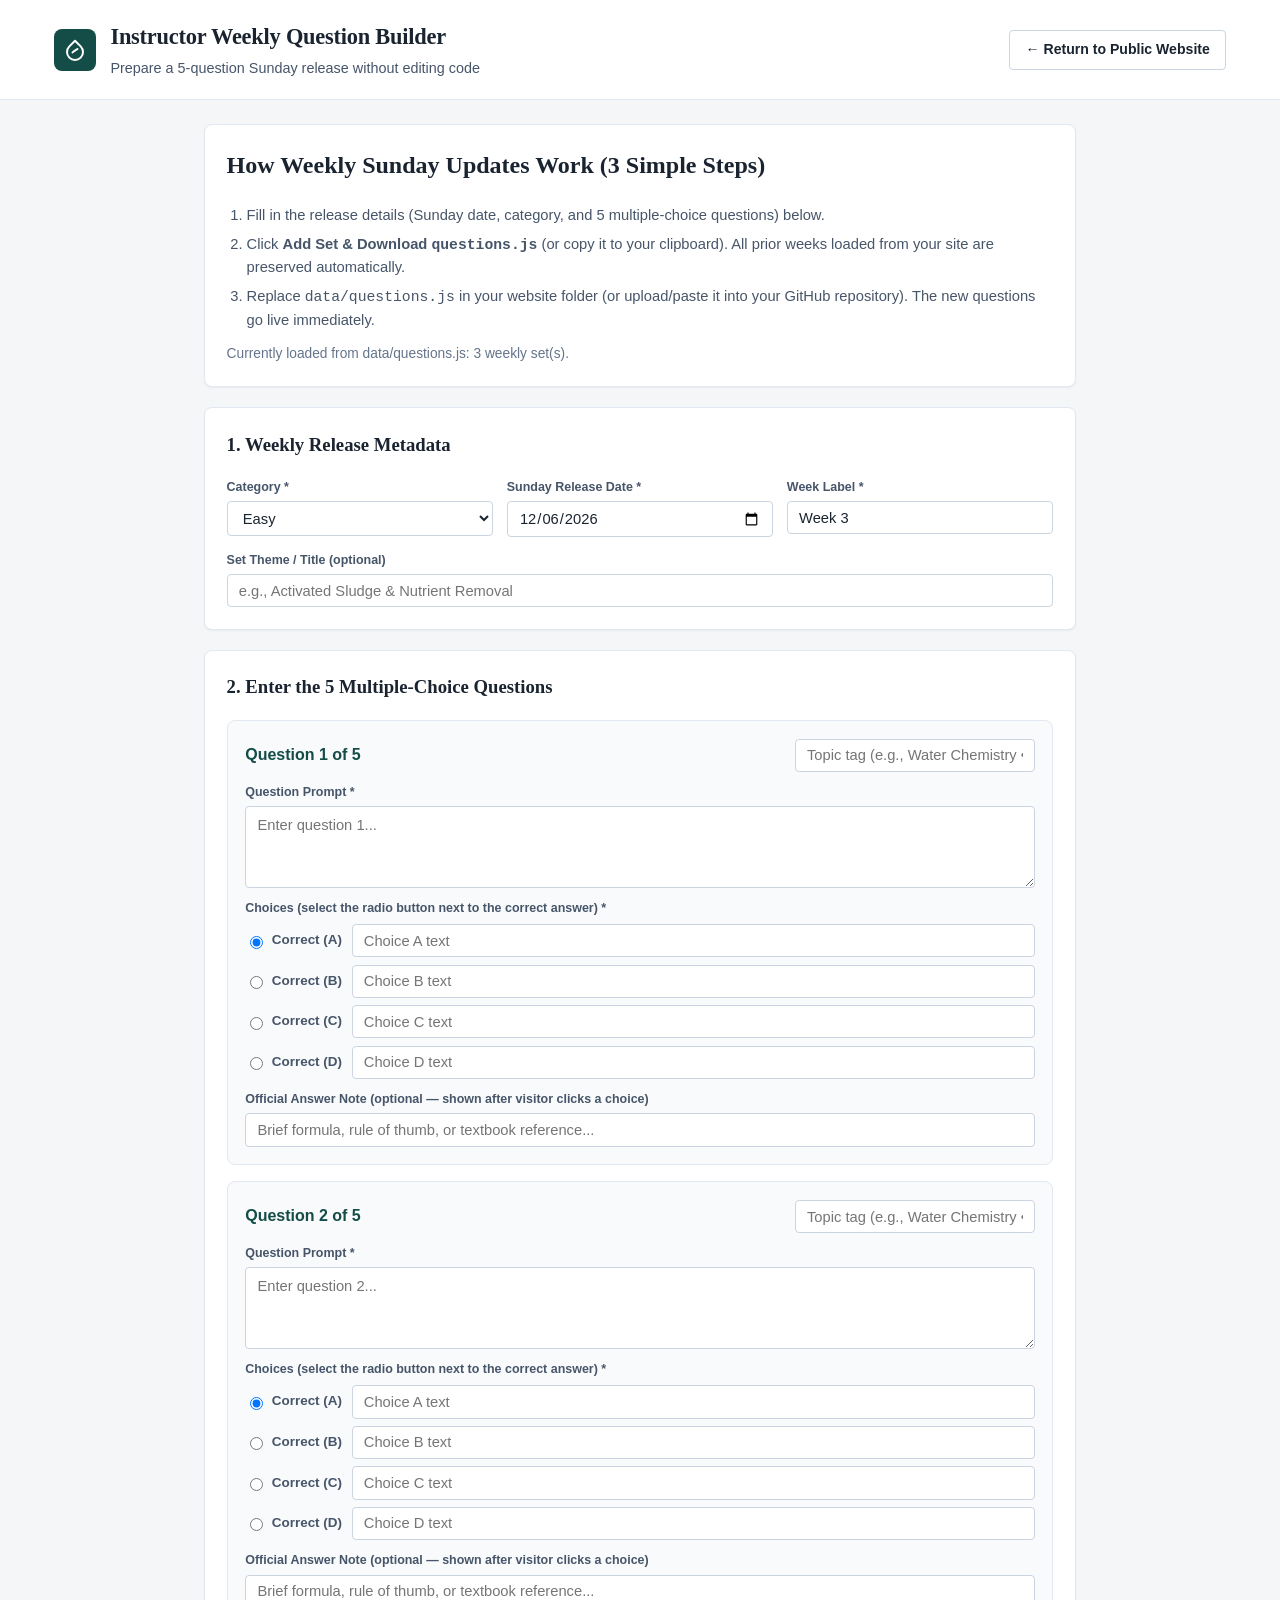
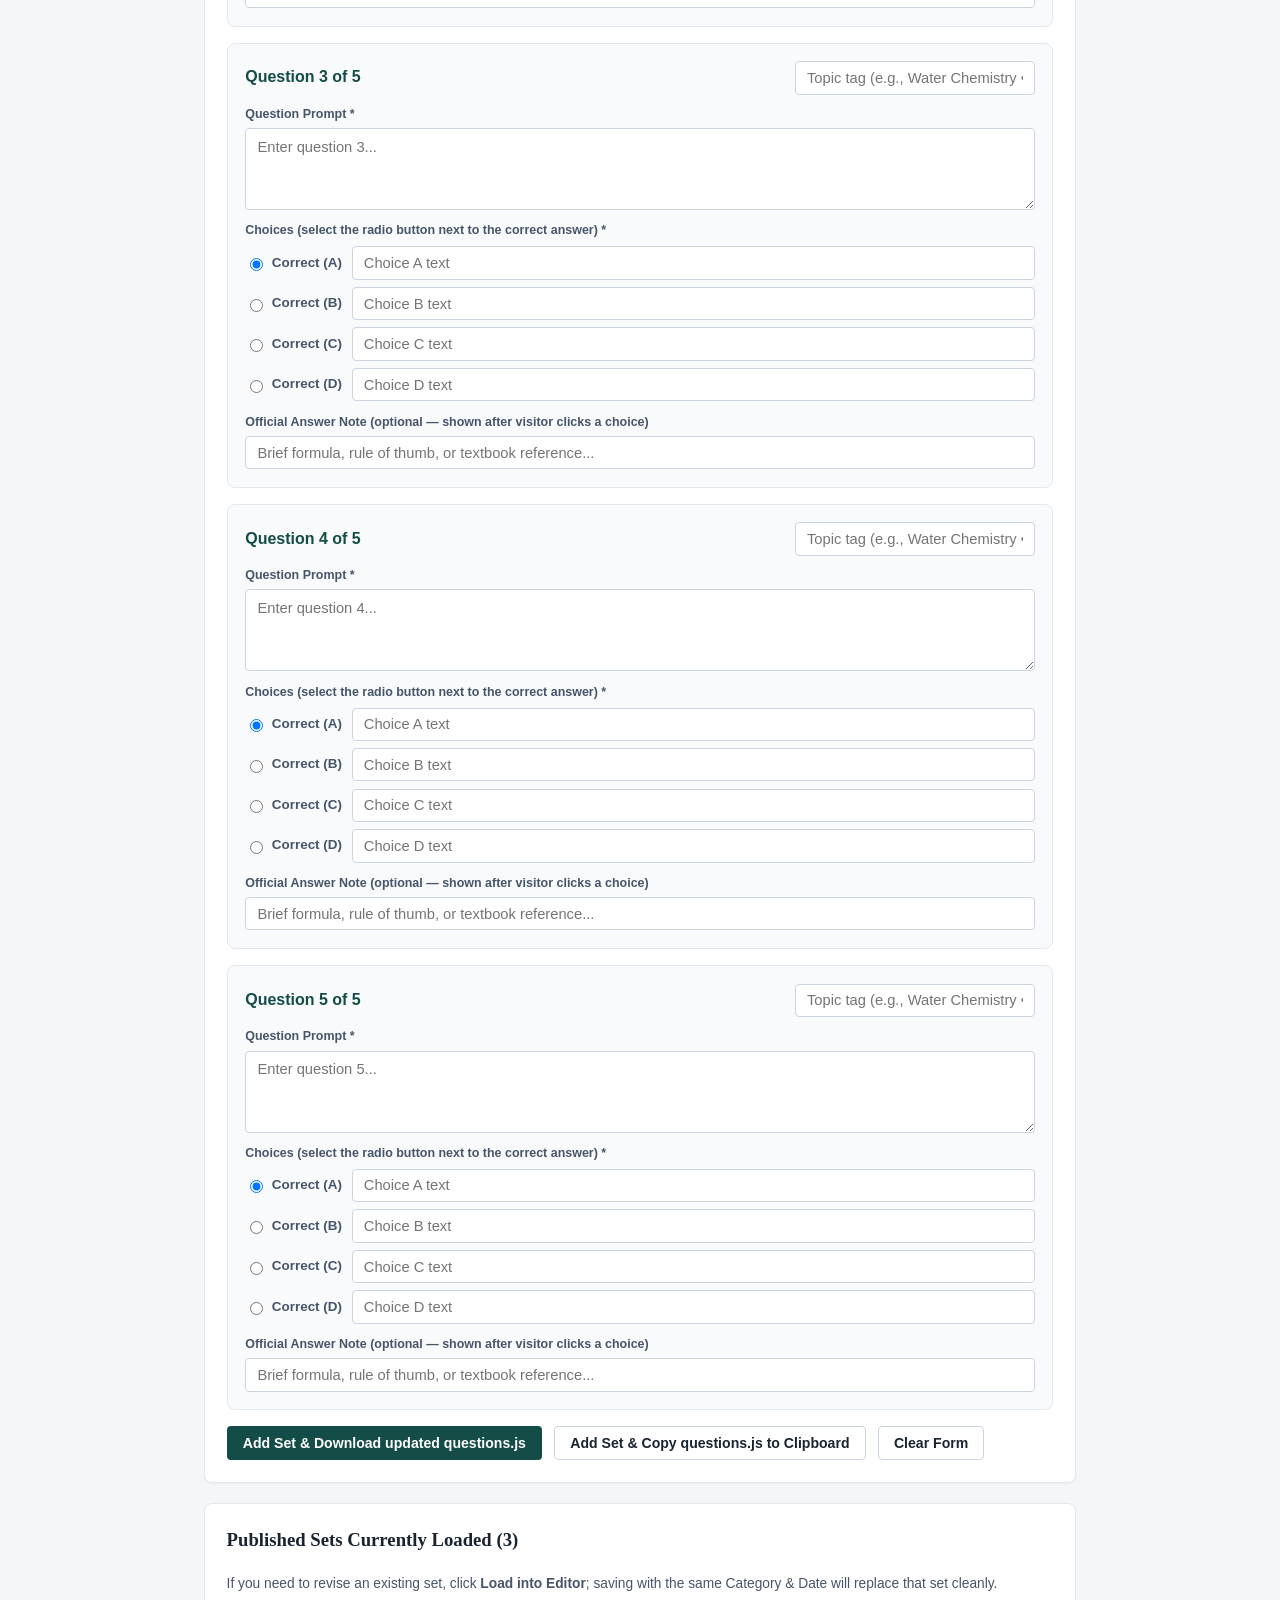
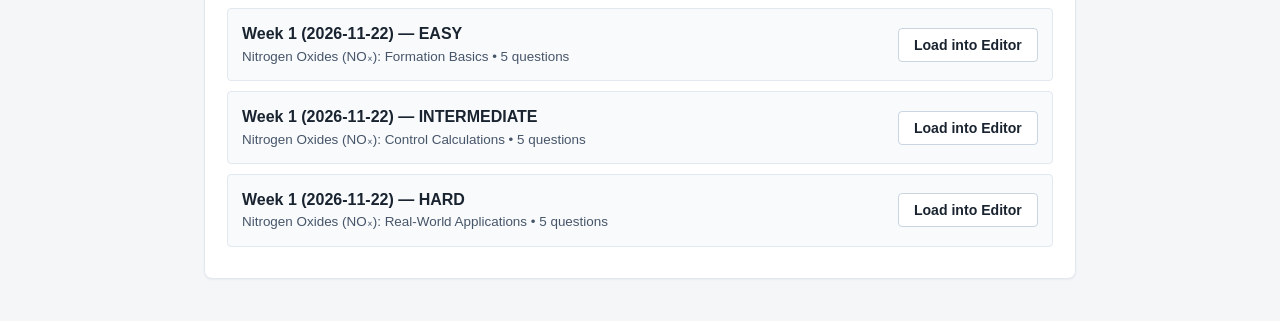
==== commit 5a02edbc: "Add files via upload" ====
--- a/author.html
+++ b/author.html
@@ -96,8 +96,8 @@
     </section>
   </main>
 
-  <script src="config.js?v=5"></script>
-  <script src="data/questions.js?v=5"></script>
-  <script src="author.js?v=5"></script>
+  <script src="config.js?v=6"></script>
+  <script src="data/questions.js?v=6"></script>
+  <script src="author.js?v=6"></script>
 </body>
 </html>
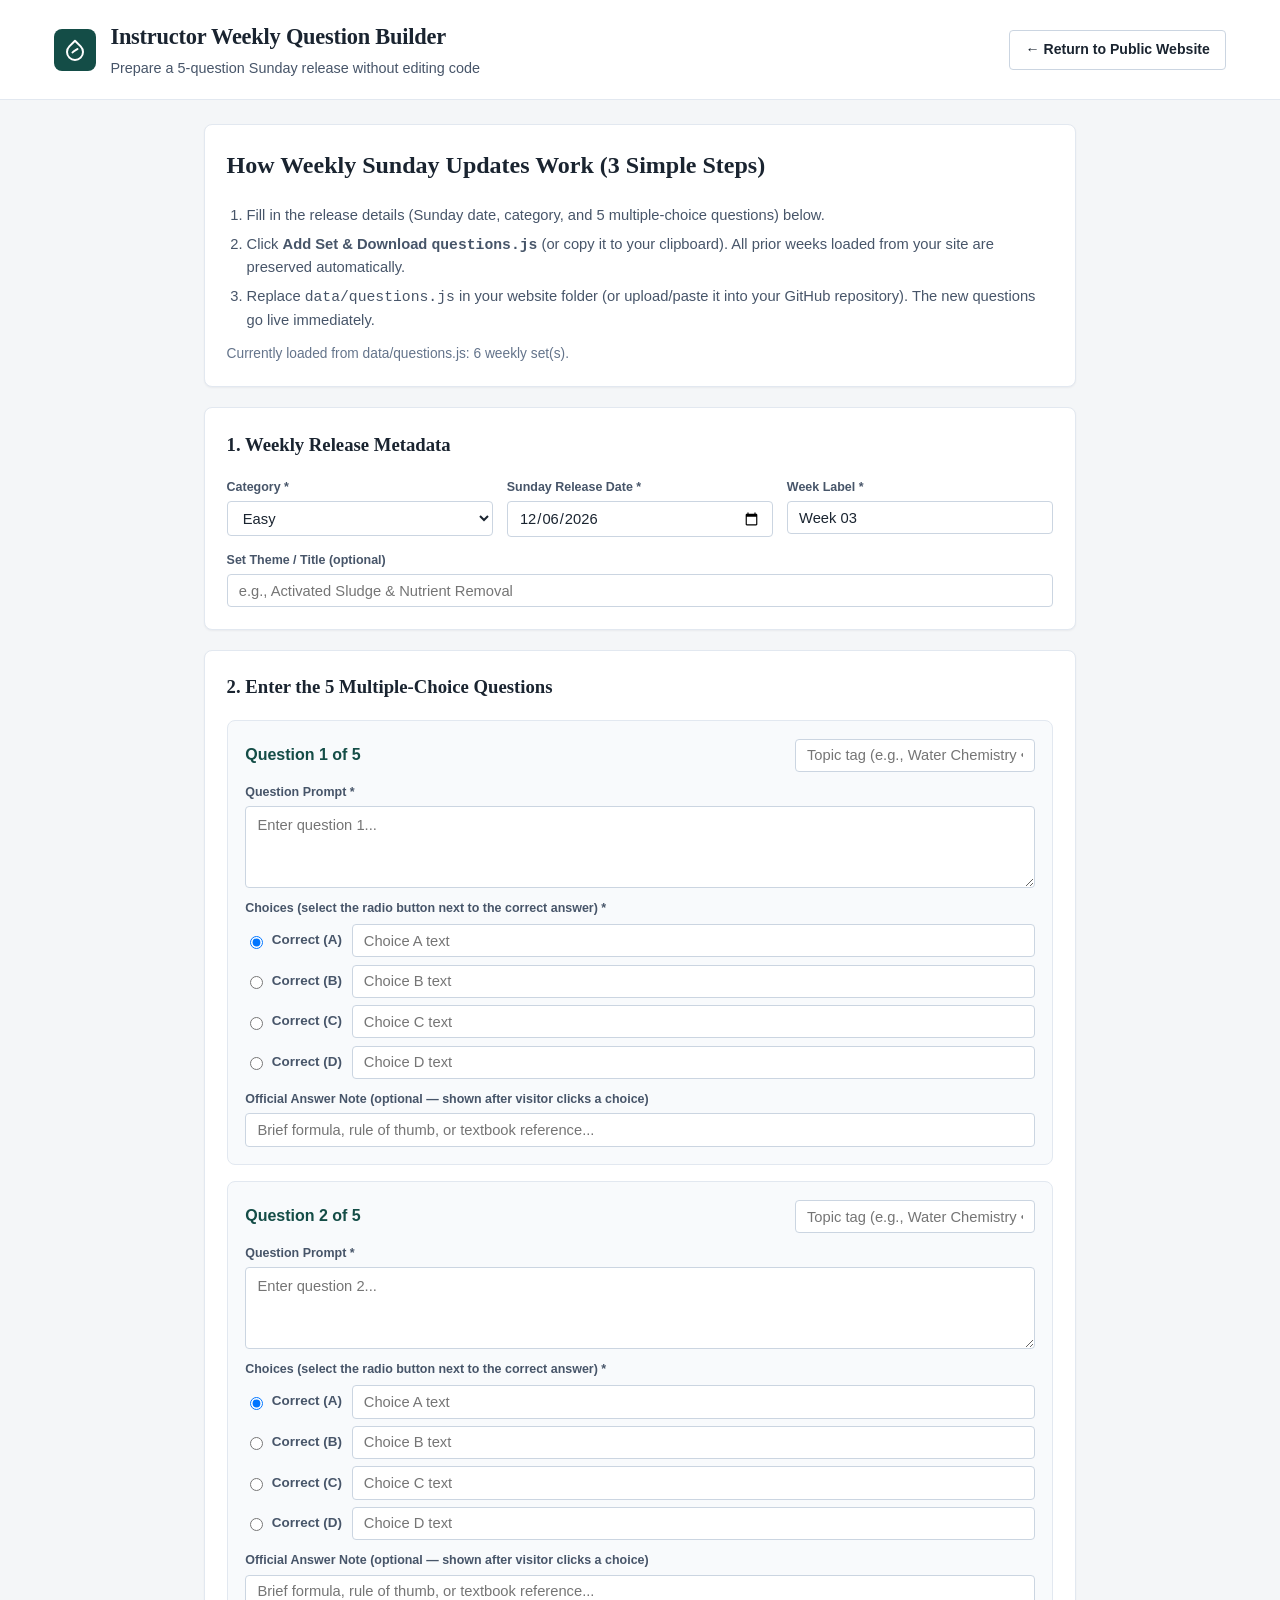
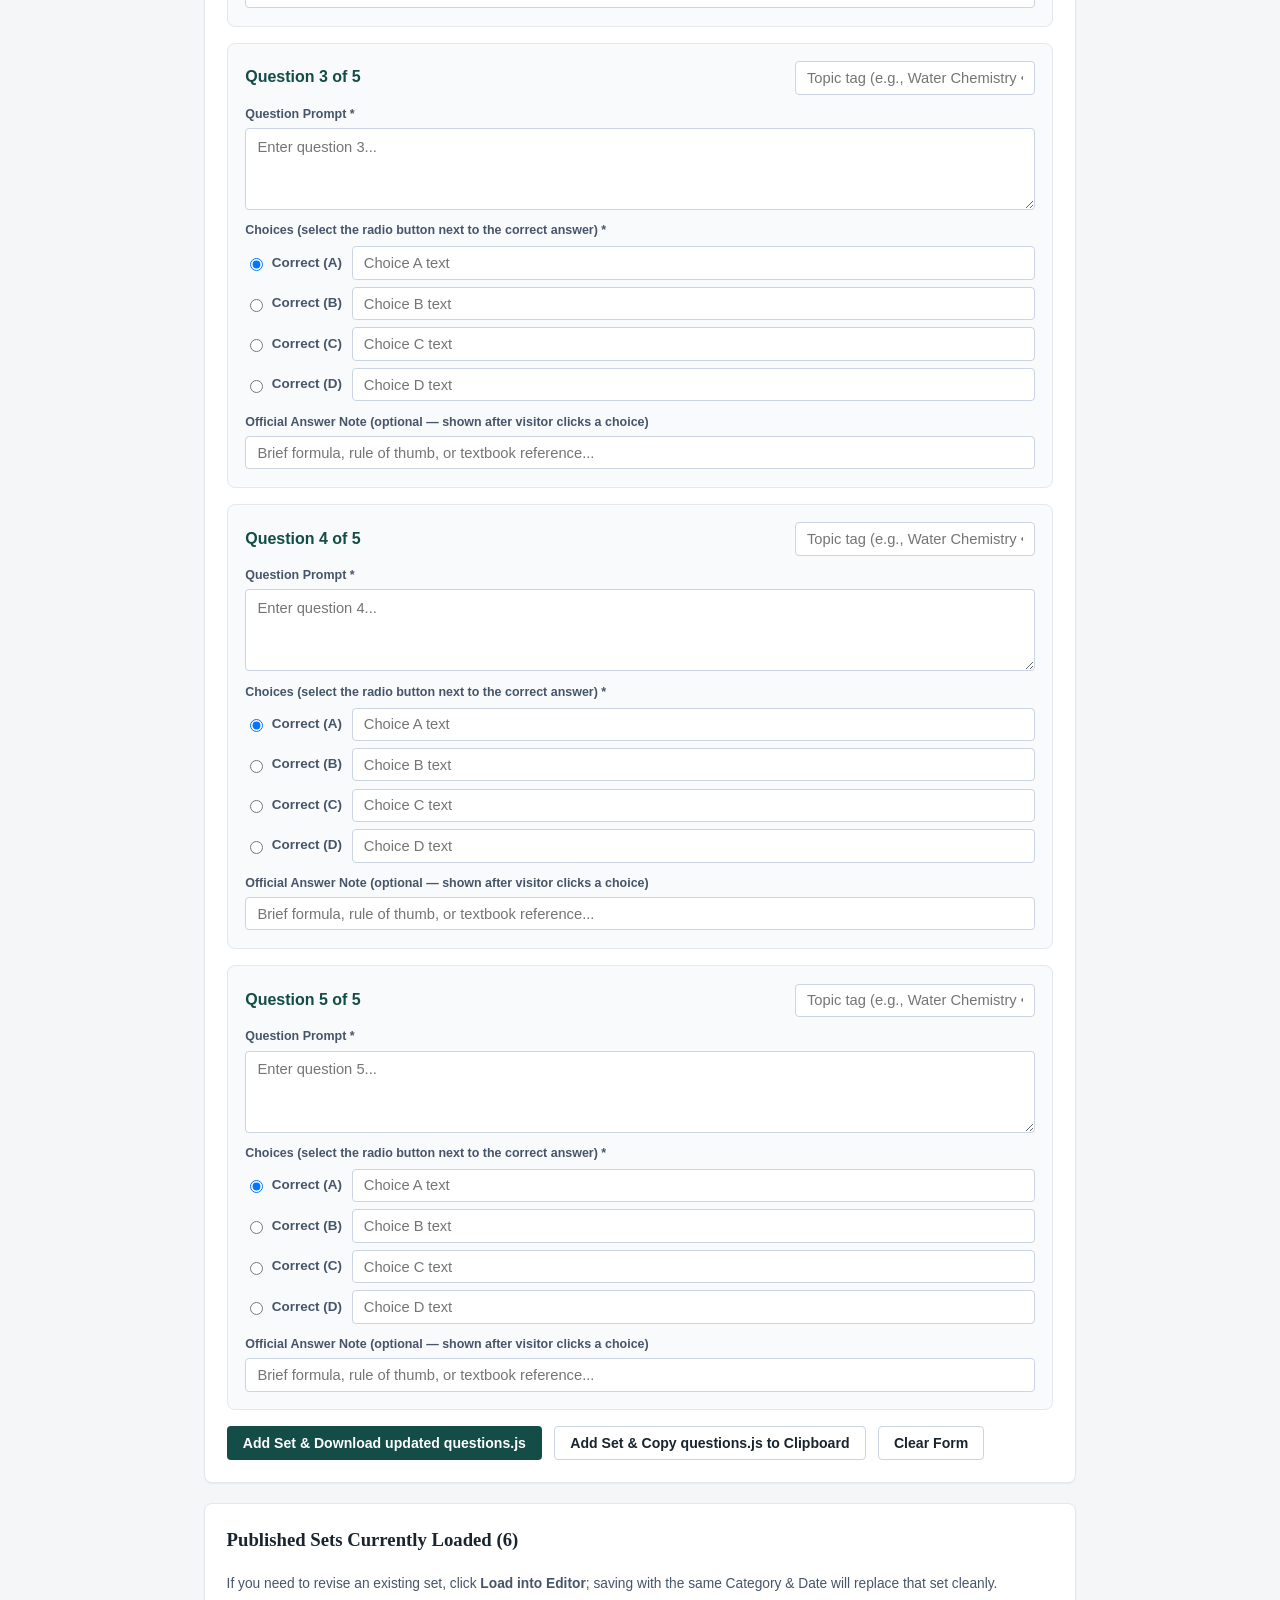
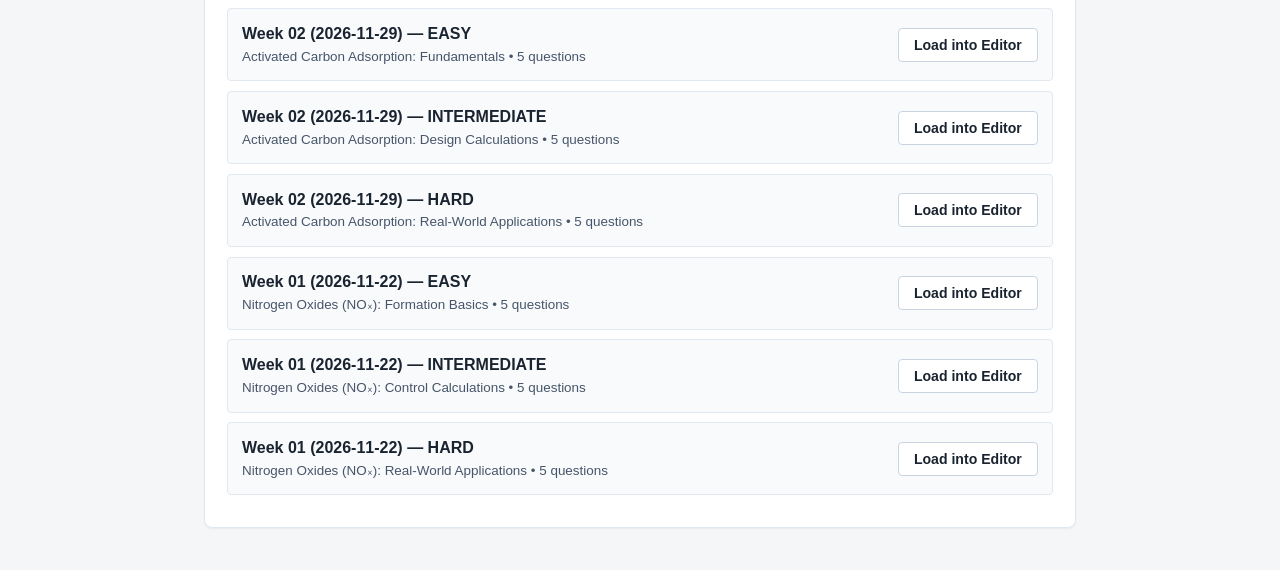
==== commit a8797083: "Week 02 questions + design fixes" ====
--- a/author.html
+++ b/author.html
@@ -96,8 +96,8 @@
     </section>
   </main>
 
-  <script src="config.js?v=6"></script>
-  <script src="data/questions.js?v=6"></script>
-  <script src="author.js?v=6"></script>
+  <script src="config.js?v=7"></script>
+  <script src="data/questions.js?v=7"></script>
+  <script src="author.js?v=7"></script>
 </body>
 </html>
